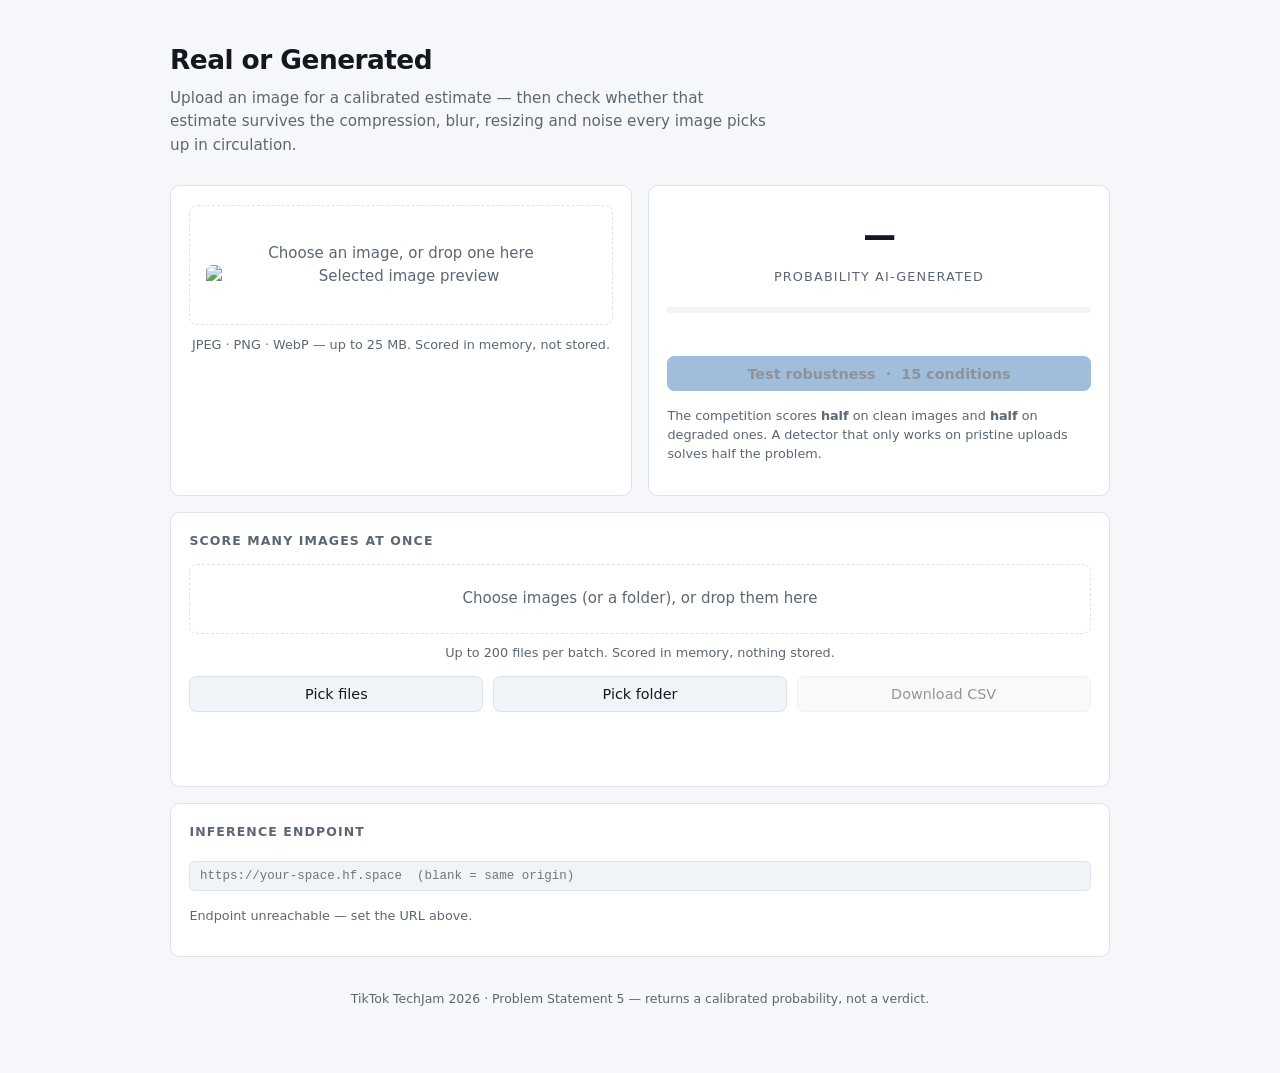
==== webapp/index.html @ 54f47d5f "webapp: batch endpoint + UI for scoring many images at once POST /predict/batch — many images (or a " ====
<!doctype html>
<html lang="en">
<head>
<meta charset="utf-8">
<meta name="viewport" content="width=device-width, initial-scale=1">
<title>Real or Generated</title>
<style>
  :root {
    --bg: #0F1216;
    --panel: #171C22;
    --panel-2: #1E242C;
    --line: #2A323C;
    --ink: #E6EAEF;
    --ink-dim: #97A1AD;
    --real-ok: #35B37E;
    --ai: #E06A55;
    --accent: #5B9BD5;
    --mono: ui-monospace, "SF Mono", "IBM Plex Mono", Menlo, monospace;
  }
  @media (prefers-color-scheme: light) {
    :root {
      --bg: #F5F7FA; --panel: #FFFFFF; --panel-2: #F0F3F7; --line: #DDE3EA;
      --ink: #131820; --ink-dim: #5C6773; --accent: #2E6FB0;
    }
  }
  * { box-sizing: border-box; }
  body {
    margin: 0; background: var(--bg); color: var(--ink);
    font: 15px/1.55 system-ui, -apple-system, "Segoe UI", sans-serif;
    padding: 2.5rem 1.25rem 4rem;
  }
  .wrap { max-width: 940px; margin: 0 auto; }

  header { margin-bottom: 1.75rem; }
  h1 { font-size: 1.65rem; font-weight: 600; margin: 0 0 .35rem; letter-spacing: -.02em; }
  .sub { color: var(--ink-dim); margin: 0; font-size: .95rem; max-width: 62ch; }

  .grid { display: grid; grid-template-columns: 1fr 1fr; gap: 1rem; }
  @media (max-width: 780px) { .grid { grid-template-columns: 1fr; } }

  .panel {
    background: var(--panel); border: 1px solid var(--line);
    border-radius: 10px; padding: 1.15rem;
  }

  #drop {
    border: 1.5px dashed var(--line); border-radius: 8px; padding: 2.25rem 1rem;
    text-align: center; cursor: pointer; color: var(--ink-dim);
    transition: border-color .15s, background .15s;
  }
  #drop:hover, #drop.over { border-color: var(--accent); background: var(--panel-2); }
  #bdrop {
    border: 1.5px dashed var(--line); border-radius: 8px; padding: 1.4rem 1rem;
    text-align: center; cursor: pointer; color: var(--ink-dim);
    transition: border-color .15s, background .15s;
  }
  #bdrop:hover, #bdrop.over { border-color: var(--accent); background: var(--panel-2); }
  #bdrop:focus-visible { outline: 2px solid var(--accent); outline-offset: 2px; }
  #btable td.v { text-align: right; font-weight: 600; width: 6rem; }
  #btable td.v.ai { color: var(--ai); } #btable td.v.real { color: var(--real-ok); }
  #btable td.f { max-width: 320px; overflow: hidden; text-overflow: ellipsis; white-space: nowrap; }
  #drop.has { padding: .75rem; border-style: solid; }
  #drop:focus-visible { outline: 2px solid var(--accent); outline-offset: 2px; }
  #preview { max-width: 100%; max-height: 260px; border-radius: 6px; display: block; margin: 0 auto; }
  .hint { font-size: .8rem; color: var(--ink-dim); margin-top: .6rem; text-align: center; }

  .verdict { text-align: center; padding: .5rem 0 .25rem; }
  .p { font: 600 3rem/1 var(--mono); letter-spacing: -.03em; }
  .p.real { color: var(--real-ok); }
  .p.ai { color: var(--ai); }
  .label { font-size: .8rem; letter-spacing: .09em; text-transform: uppercase; color: var(--ink-dim); margin-top: .4rem; }
  .meta { font: .78rem/1.5 var(--mono); color: var(--ink-dim); text-align: center; margin-top: .75rem; min-height: 1.2em; }

  .bar { height: 6px; border-radius: 3px; background: var(--panel-2); overflow: hidden; margin: 1rem 0 .35rem; }
  .bar > i { display: block; height: 100%; width: 0; background: var(--accent); transition: width .3s; }

  button {
    font: 500 .9rem system-ui, sans-serif; color: var(--ink);
    background: var(--panel-2); border: 1px solid var(--line);
    border-radius: 7px; padding: .55rem 1rem; cursor: pointer; width: 100%;
  }
  button:hover:not(:disabled) { border-color: var(--accent); }
  button:disabled { opacity: .45; cursor: default; }
  button.primary { background: var(--accent); border-color: var(--accent); color: #08121C; font-weight: 600; }
  button:focus-visible { outline: 2px solid var(--accent); outline-offset: 2px; }

  h2 { font-size: .78rem; letter-spacing: .09em; text-transform: uppercase;
       color: var(--ink-dim); margin: 0 0 .85rem; font-weight: 600; }

  table { width: 100%; border-collapse: collapse; font-size: .82rem; }
  th { text-align: left; font-weight: 600; color: var(--ink-dim); font-size: .7rem;
       letter-spacing: .07em; text-transform: uppercase; padding-bottom: .5rem; }
  td { padding: .28rem 0; border-top: 1px solid var(--line); }
  td.n { font-family: var(--mono); text-align: right; width: 4.5rem; font-variant-numeric: tabular-nums; }
  td.g { width: 45%; padding-left: .75rem; padding-right: .75rem; }
  .mini { height: 5px; border-radius: 3px; background: var(--panel-2); overflow: hidden; }
  .mini > i { display: block; height: 100%; }

  .err { color: var(--ai); font-size: .85rem; margin-top: .6rem; min-height: 1.2em; }
  .note { font-size: .8rem; color: var(--ink-dim); margin-top: .9rem; line-height: 1.5; }
  .cfg { margin-top: 1rem; }
  .cfg input {
    width: 100%; font: .78rem var(--mono); color: var(--ink); background: var(--panel-2);
    border: 1px solid var(--line); border-radius: 6px; padding: .45rem .6rem; margin-top: .35rem;
  }
  footer { margin-top: 2rem; font-size: .78rem; color: var(--ink-dim); text-align: center; }
  .spin { display: inline-block; width: .8em; height: .8em; border: 2px solid var(--line);
          border-top-color: var(--accent); border-radius: 50%; animation: r .7s linear infinite; }
  @keyframes r { to { transform: rotate(360deg); } }
  @media (prefers-reduced-motion: reduce) { .spin { animation: none; } * { transition: none !important; } }
</style>
</head>
<body>
<div class="wrap">

<header>
  <h1>Real or Generated</h1>
  <p class="sub">Upload an image for a calibrated estimate &mdash; then check whether that estimate survives the compression, blur, resizing and noise every image picks up in circulation.</p>
</header>

<div class="grid">
  <div class="panel">
    <div id="drop" tabindex="0" role="button" aria-label="Choose an image to analyse">
      <div id="dropText">Choose an image, or drop one here</div>
      <img id="preview" alt="Selected image preview" hidden>
    </div>
    <div class="hint">JPEG &middot; PNG &middot; WebP &mdash; up to 25 MB. Scored in memory, not stored.</div>
    <input id="file" type="file" accept="image/*" hidden>
    <div class="err" id="err" role="alert"></div>
  </div>

  <div class="panel">
    <div class="verdict">
      <div class="p" id="prob">&mdash;</div>
      <div class="label">probability AI-generated</div>
    </div>
    <div class="bar"><i id="bar"></i></div>
    <div class="meta" id="meta"></div>
    <div style="margin-top:1rem">
      <button id="robustBtn" class="primary" disabled>Test robustness &nbsp;&middot;&nbsp; 15 conditions</button>
    </div>
    <p class="note">The competition scores <strong>half</strong> on clean images and <strong>half</strong> on degraded ones. A detector that only works on pristine uploads solves half the problem.</p>
  </div>
</div>

<div class="panel" id="robustPanel" style="margin-top:1rem" hidden>
  <h2>Confidence under the evaluation grid</h2>
  <table>
    <thead><tr><th>Condition</th><th class="g"></th><th style="text-align:right">P(AI)</th></tr></thead>
    <tbody id="robustRows"></tbody>
  </table>
  <p class="note" id="spreadNote"></p>
</div>

<div class="panel" style="margin-top:1rem">
  <h2>Score many images at once</h2>
  <div id="bdrop" tabindex="0" role="button" aria-label="Choose images to score">
    Choose images (or a folder), or drop them here
  </div>
  <div class="hint">Up to 200 files per batch. Scored in memory, nothing stored.</div>
  <input id="bfile" type="file" accept="image/*" multiple hidden>
  <input id="bdir"  type="file" webkitdirectory hidden>
  <div style="display:flex; gap:.6rem; margin-top:.8rem">
    <button id="bpick">Pick files</button>
    <button id="bpickdir">Pick folder</button>
    <button id="bcsv" disabled>Download CSV</button>
  </div>
  <p class="meta" id="bsummary" style="text-align:left"></p>
  <div class="err" id="berr" role="alert"></div>
  <table id="btable" hidden>
    <thead><tr><th>File</th><th class="g"></th><th style="text-align:right">P(AI)</th><th style="text-align:right">Verdict</th></tr></thead>
    <tbody id="brows"></tbody>
  </table>
</div>

<div class="panel cfg">
  <h2>Inference endpoint</h2>
  <input id="api" placeholder="https://your-space.hf.space  (blank = same origin)" aria-label="Inference endpoint URL">
  <p class="note" id="health"></p>
</div>

<footer>TikTok TechJam 2026 &middot; Problem Statement 5 &mdash; returns a calibrated probability, not a verdict.</footer>
</div>

<script>
const $ = (id) => document.getElementById(id);
const drop = $("drop"), fileInput = $("file"), api = $("api");
let currentFile = null;

try { api.value = localStorage.getItem("apiBase") || ""; } catch (e) { /* private mode */ }
api.addEventListener("change", () => {
  try { localStorage.setItem("apiBase", api.value.trim()); } catch (e) {}
  checkHealth();
});

const base = () => api.value.trim().replace(/\/$/, "");
const setError = (msg) => { $("err").textContent = msg || ""; };

async function checkHealth() {
  try {
    const r = await fetch(base() + "/health");
    const d = await r.json();
    $("health").textContent = d.ok
      ? `${d.model_type} · ${(d.parameters / 1e6).toFixed(1)}M params · ${d.device} · threshold ${d.threshold}`
      : d.error;
  } catch { $("health").textContent = "Endpoint unreachable — set the URL above."; }
}

drop.addEventListener("click", () => fileInput.click());
drop.addEventListener("keydown", (e) => {
  if (e.key === "Enter" || e.key === " ") { e.preventDefault(); fileInput.click(); }
});
drop.addEventListener("dragover", (e) => { e.preventDefault(); drop.classList.add("over"); });
drop.addEventListener("dragleave", () => drop.classList.remove("over"));
drop.addEventListener("drop", (e) => {
  e.preventDefault(); drop.classList.remove("over");
  if (e.dataTransfer.files[0]) handle(e.dataTransfer.files[0]);
});
fileInput.addEventListener("change", () => { if (fileInput.files[0]) handle(fileInput.files[0]); });

function handle(file) {
  if (!file.type.startsWith("image/")) return setError("That file is not an image.");
  currentFile = file;
  setError("");
  $("preview").src = URL.createObjectURL(file);
  $("preview").hidden = false;
  $("dropText").hidden = true;
  drop.classList.add("has");
  $("robustPanel").hidden = true;
  predict();
}

function render(p) {
  const pct = (p * 100).toFixed(1);
  const el = $("prob");
  el.textContent = pct + "%";
  el.className = "p " + (p >= 0.5 ? "ai" : "real");
  $("bar").style.width = pct + "%";
  $("bar").style.background = p >= 0.5 ? "var(--ai)" : "var(--real-ok)";
}

async function predict() {
  $("prob").innerHTML = '<span class="spin"></span>';
  $("meta").textContent = "";
  $("robustBtn").disabled = true;
  const body = new FormData();
  body.append("file", currentFile);
  try {
    const r = await fetch(base() + "/predict", { method: "POST", body });
    if (!r.ok) throw new Error(((await r.json().catch(() => ({}))).detail) || r.statusText);
    const d = await r.json();
    render(d.p_ai);
    $("meta").textContent = `${d.width}×${d.height} · decision threshold ${d.threshold}`;
    $("robustBtn").disabled = false;
  } catch (e) {
    $("prob").textContent = "—";
    setError(String(e.message || e));
  }
}

$("robustBtn").addEventListener("click", async () => {
  const btn = $("robustBtn");
  btn.disabled = true;
  btn.innerHTML = '<span class="spin"></span> scoring 15 conditions…';
  const body = new FormData();
  body.append("file", currentFile);
  try {
    const r = await fetch(base() + "/predict/robust", { method: "POST", body });
    if (!r.ok) throw new Error(((await r.json().catch(() => ({}))).detail) || r.statusText);
    const d = await r.json();
    $("robustRows").innerHTML = d.conditions.map((c) => {
      const pct = (c.p_ai * 100).toFixed(1);
      const col = c.p_ai >= 0.5 ? "var(--ai)" : "var(--real-ok)";
      return `<tr><td>${c.condition}</td>
        <td class="g"><div class="mini"><i style="width:${pct}%;background:${col}"></i></div></td>
        <td class="n">${pct}%</td></tr>`;
    }).join("");
    $("spreadNote").textContent =
      `Spread across the 14 degraded conditions: ${(d.spread * 100).toFixed(1)} percentage points. `
      + `Smaller is better — it means the verdict does not depend on how the image was compressed or resized on its way here.`;
    $("robustPanel").hidden = false;
  } catch (e) {
    setError(String(e.message || e));
  }
  btn.disabled = false;
  btn.textContent = "Test robustness · 15 conditions";
});

// ---- batch ----
const bdrop = $("bdrop"), bfile = $("bfile"), bdir = $("bdir");
let batchRows = [];

$("bpick").addEventListener("click", () => bfile.click());
$("bpickdir").addEventListener("click", () => bdir.click());
bdrop.addEventListener("click", () => bfile.click());
bdrop.addEventListener("keydown", (e) => { if (e.key === "Enter" || e.key === " ") { e.preventDefault(); bfile.click(); } });
bdrop.addEventListener("dragover", (e) => { e.preventDefault(); bdrop.classList.add("over"); });
bdrop.addEventListener("dragleave", () => bdrop.classList.remove("over"));
bdrop.addEventListener("drop", (e) => { e.preventDefault(); bdrop.classList.remove("over"); runBatch(e.dataTransfer.files); });
bfile.addEventListener("change", () => runBatch(bfile.files));
bdir.addEventListener("change", () => runBatch(bdir.files));

async function runBatch(fileList) {
  const files = [...fileList].filter((f) => f.type.startsWith("image/"));
  $("berr").textContent = "";
  if (!files.length) { $("berr").textContent = "No image files selected."; return; }
  if (files.length > 200) { $("berr").textContent = `Too many (${files.length}). Cap is 200 per batch.`; return; }
  $("bsummary").innerHTML = `<span class="spin"></span> scoring ${files.length} image${files.length > 1 ? "s" : ""}…`;
  $("btable").hidden = true; $("bcsv").disabled = true;
  const body = new FormData();
  files.forEach((f) => body.append("files", f, f.name));
  try {
    const r = await fetch(base() + "/predict/batch", { method: "POST", body });
    if (!r.ok) throw new Error(((await r.json().catch(() => ({}))).detail) || r.statusText);
    const d = await r.json();
    batchRows = d.results;
    $("brows").innerHTML = d.results.map((x) => {
      const pct = (x.p_ai * 100).toFixed(1);
      const ai = x.p_ai >= d.threshold;
      const col = ai ? "var(--ai)" : "var(--real-ok)";
      return `<tr><td class="f" title="${x.filename}">${x.filename}</td>
        <td class="g"><div class="mini"><i style="width:${pct}%;background:${col}"></i></div></td>
        <td class="n">${pct}%</td>
        <td class="v ${ai ? "ai" : "real"}">${ai ? "AI" : "real"}</td></tr>`;
    }).join("");
    $("btable").hidden = false;
    $("bsummary").textContent =
      `${d.count} scored · ${d.n_ai} AI-generated, ${d.n_authentic} authentic · threshold ${d.threshold}`
      + (d.errors.length ? ` · ${d.errors.length} unreadable` : "");
    $("bcsv").disabled = false;
  } catch (e) {
    $("bsummary").textContent = "";
    $("berr").textContent = String(e.message || e);
  }
}

$("bcsv").addEventListener("click", () => {
  const csv = "filename,probability_ai,verdict,width,height\n"
    + batchRows.map((x) => `${JSON.stringify(x.filename)},${x.p_ai.toFixed(6)},${x.verdict},${x.width},${x.height}`).join("\n");
  const a = document.createElement("a");
  a.href = URL.createObjectURL(new Blob([csv], { type: "text/csv" }));
  a.download = "predictions.csv"; a.click();
});

checkHealth();
</script>
</body>
</html>
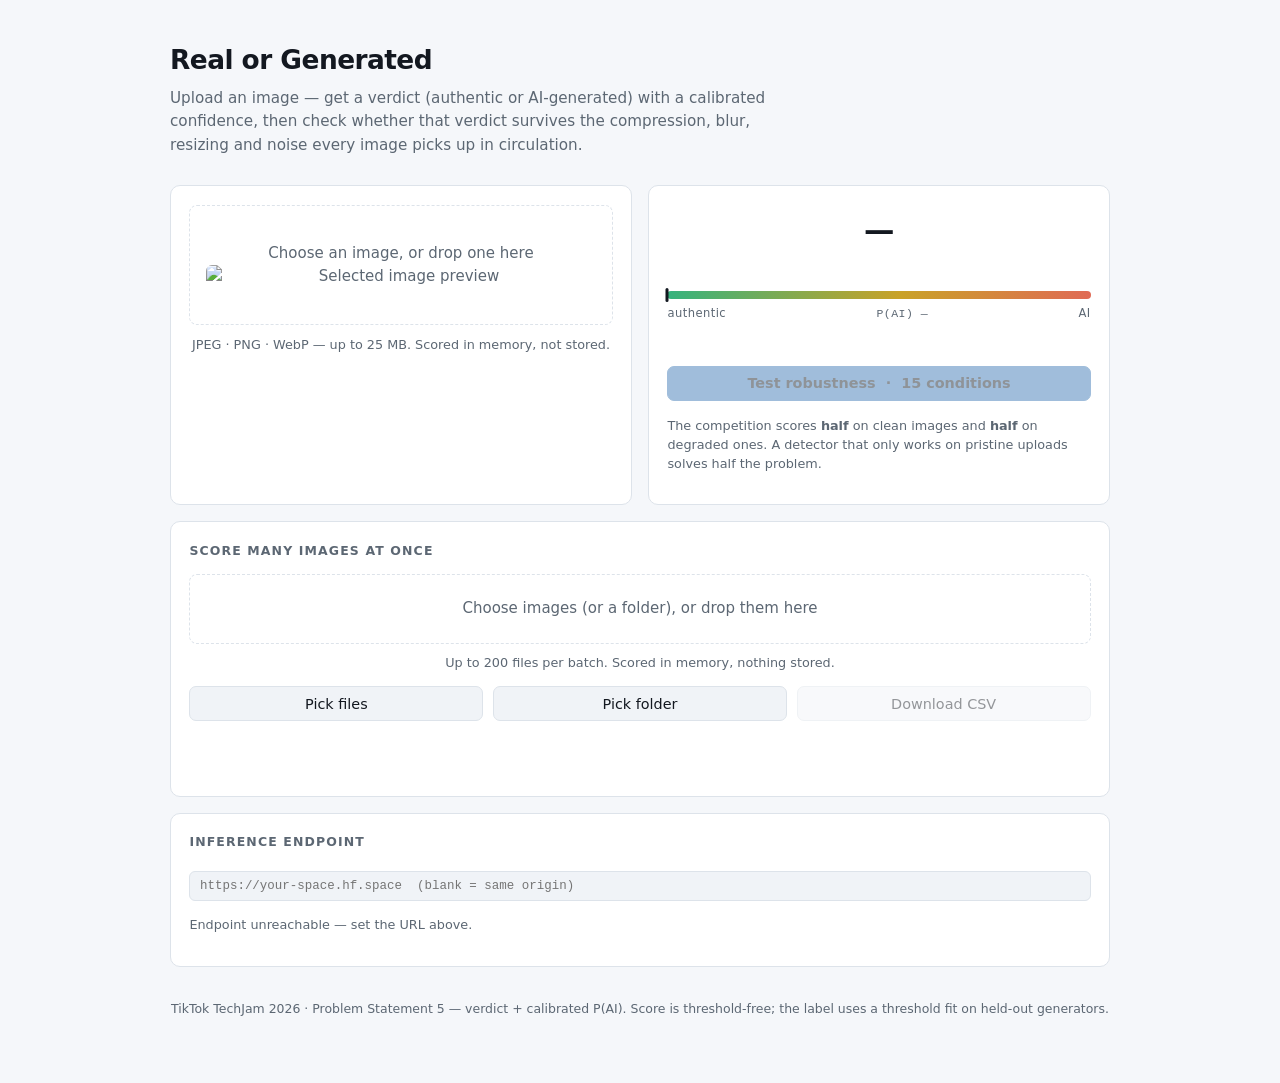
==== commit 132d9478: "webapp: show a verdict (Authentic / AI-generated) + confidence band, not just P(AI) - big verdict he" ====
--- a/webapp/index.html
+++ b/webapp/index.html
@@ -65,14 +65,22 @@
   .hint { font-size: .8rem; color: var(--ink-dim); margin-top: .6rem; text-align: center; }
 
   .verdict { text-align: center; padding: .5rem 0 .25rem; }
-  .p { font: 600 3rem/1 var(--mono); letter-spacing: -.03em; }
-  .p.real { color: var(--real-ok); }
-  .p.ai { color: var(--ai); }
-  .label { font-size: .8rem; letter-spacing: .09em; text-transform: uppercase; color: var(--ink-dim); margin-top: .4rem; }
+  .call { font: 700 1.9rem/1.1 system-ui, sans-serif; letter-spacing: -.02em; }
+  .call.real { color: var(--real-ok); }
+  .call.ai { color: var(--ai); }
+  .conf { font-size: .85rem; color: var(--ink-dim); margin-top: .45rem; min-height: 1.2em; }
   .meta { font: .78rem/1.5 var(--mono); color: var(--ink-dim); text-align: center; margin-top: .75rem; min-height: 1.2em; }
 
-  .bar { height: 6px; border-radius: 3px; background: var(--panel-2); overflow: hidden; margin: 1rem 0 .35rem; }
-  .bar > i { display: block; height: 100%; width: 0; background: var(--accent); transition: width .3s; }
+  .bar { position: relative; height: 8px; border-radius: 4px; overflow: visible;
+         margin: 1.1rem 0 .35rem;
+         background: linear-gradient(90deg, var(--real-ok), #C9A227 55%, var(--ai)); }
+  .bar > i { position: absolute; top: -3px; width: 3px; height: 14px; border-radius: 2px;
+             background: var(--ink); transform: translateX(-50%); left: 0; transition: left .3s; }
+  .bar .thr { position: absolute; top: -6px; bottom: -6px; width: 0;
+              border-left: 1.5px dashed var(--ink-dim); }
+  .scale { display: flex; justify-content: space-between; font-size: .72rem; color: var(--ink-dim);
+           letter-spacing: .04em; }
+  .scale #probTxt { font-family: var(--mono); }
 
   button {
     font: 500 .9rem system-ui, sans-serif; color: var(--ink);
@@ -115,7 +123,7 @@
 
 <header>
   <h1>Real or Generated</h1>
-  <p class="sub">Upload an image for a calibrated estimate &mdash; then check whether that estimate survives the compression, blur, resizing and noise every image picks up in circulation.</p>
+  <p class="sub">Upload an image &mdash; get a verdict (authentic or AI-generated) with a calibrated confidence, then check whether that verdict survives the compression, blur, resizing and noise every image picks up in circulation.</p>
 </header>
 
 <div class="grid">
@@ -131,10 +139,11 @@
 
   <div class="panel">
     <div class="verdict">
-      <div class="p" id="prob">&mdash;</div>
-      <div class="label">probability AI-generated</div>
+      <div class="call" id="call">&mdash;</div>
+      <div class="conf" id="conf"></div>
     </div>
-    <div class="bar"><i id="bar"></i></div>
+    <div class="bar" id="barWrap"><i id="bar"></i><span class="thr" id="thrMark" hidden></span></div>
+    <div class="scale"><span>authentic</span><span id="probTxt">P(AI) &mdash;</span><span>AI</span></div>
     <div class="meta" id="meta"></div>
     <div style="margin-top:1rem">
       <button id="robustBtn" class="primary" disabled>Test robustness &nbsp;&middot;&nbsp; 15 conditions</button>
@@ -144,9 +153,9 @@
 </div>
 
 <div class="panel" id="robustPanel" style="margin-top:1rem" hidden>
-  <h2>Confidence under the evaluation grid</h2>
+  <h2>Verdict under the evaluation grid</h2>
   <table>
-    <thead><tr><th>Condition</th><th class="g"></th><th style="text-align:right">P(AI)</th></tr></thead>
+    <thead><tr><th>Condition</th><th class="g"></th><th style="text-align:right">P(AI)</th><th style="text-align:right">call</th></tr></thead>
     <tbody id="robustRows"></tbody>
   </table>
   <p class="note" id="spreadNote"></p>
@@ -179,7 +188,7 @@
   <p class="note" id="health"></p>
 </div>
 
-<footer>TikTok TechJam 2026 &middot; Problem Statement 5 &mdash; returns a calibrated probability, not a verdict.</footer>
+<footer>TikTok TechJam 2026 &middot; Problem Statement 5 &mdash; verdict + calibrated P(AI). Score is threshold-free; the label uses a threshold fit on held-out generators.</footer>
 </div>
 
 <script>
@@ -230,17 +239,31 @@
   predict();
 }
 
-function render(p) {
-  const pct = (p * 100).toFixed(1);
-  const el = $("prob");
-  el.textContent = pct + "%";
-  el.className = "p " + (p >= 0.5 ? "ai" : "real");
-  $("bar").style.width = pct + "%";
-  $("bar").style.background = p >= 0.5 ? "var(--ai)" : "var(--real-ok)";
+function render(d) {
+  const p = d.p_ai, thr = d.threshold;
+  const isAI = p >= thr;
+  // "confidence" = how decisive the call is relative to the threshold:
+  // 0 right at the boundary, 1 at a fully certain 0 or 1.
+  const margin = isAI ? (p - thr) / (1 - thr) : (thr - p) / thr;
+  const band = margin < 0.2 ? "borderline" : margin < 0.55 ? "moderate confidence" : "high confidence";
+
+  const call = $("call");
+  call.textContent = isAI ? "AI-generated" : "Authentic";
+  call.className = "call " + (isAI ? "ai" : "real");
+
+  $("conf").textContent =
+    `${band} · P(AI) ${(p * 100).toFixed(1)}% , P(authentic) ${((1 - p) * 100).toFixed(1)}%`;
+
+  $("bar").style.left = (p * 100) + "%";
+  const tm = $("thrMark");
+  tm.style.left = (thr * 100) + "%";
+  tm.hidden = false;
+  $("probTxt").textContent = `P(AI) ${(p * 100).toFixed(1)}%`;
 }
 
 async function predict() {
-  $("prob").innerHTML = '<span class="spin"></span>';
+  $("call").textContent = ""; $("call").className = "call";
+  $("conf").innerHTML = '<span class="spin"></span>';
   $("meta").textContent = "";
   $("robustBtn").disabled = true;
   const body = new FormData();
@@ -249,11 +272,12 @@
     const r = await fetch(base() + "/predict", { method: "POST", body });
     if (!r.ok) throw new Error(((await r.json().catch(() => ({}))).detail) || r.statusText);
     const d = await r.json();
-    render(d.p_ai);
-    $("meta").textContent = `${d.width}×${d.height} · decision threshold ${d.threshold}`;
+    render(d);
+    $("meta").textContent = `${d.width}×${d.height} · flagged AI when P(AI) ≥ ${d.threshold} (calibrated on held-out generators)`;
     $("robustBtn").disabled = false;
   } catch (e) {
-    $("prob").textContent = "—";
+    $("conf").textContent = "";
+    $("call").textContent = "—"; $("call").className = "call";
     setError(String(e.message || e));
   }
 }
@@ -270,10 +294,12 @@
     const d = await r.json();
     $("robustRows").innerHTML = d.conditions.map((c) => {
       const pct = (c.p_ai * 100).toFixed(1);
-      const col = c.p_ai >= 0.5 ? "var(--ai)" : "var(--real-ok)";
+      const col = c.p_ai >= d.threshold ? "var(--ai)" : "var(--real-ok)";
+      const v = c.p_ai >= d.threshold ? "AI" : "real";
       return `<tr><td>${c.condition}</td>
         <td class="g"><div class="mini"><i style="width:${pct}%;background:${col}"></i></div></td>
-        <td class="n">${pct}%</td></tr>`;
+        <td class="n">${pct}%</td>
+        <td class="n" style="color:${col};width:3rem">${v}</td></tr>`;
     }).join("");
     $("spreadNote").textContent =
       `Spread across the 14 degraded conditions: ${(d.spread * 100).toFixed(1)} percentage points. `
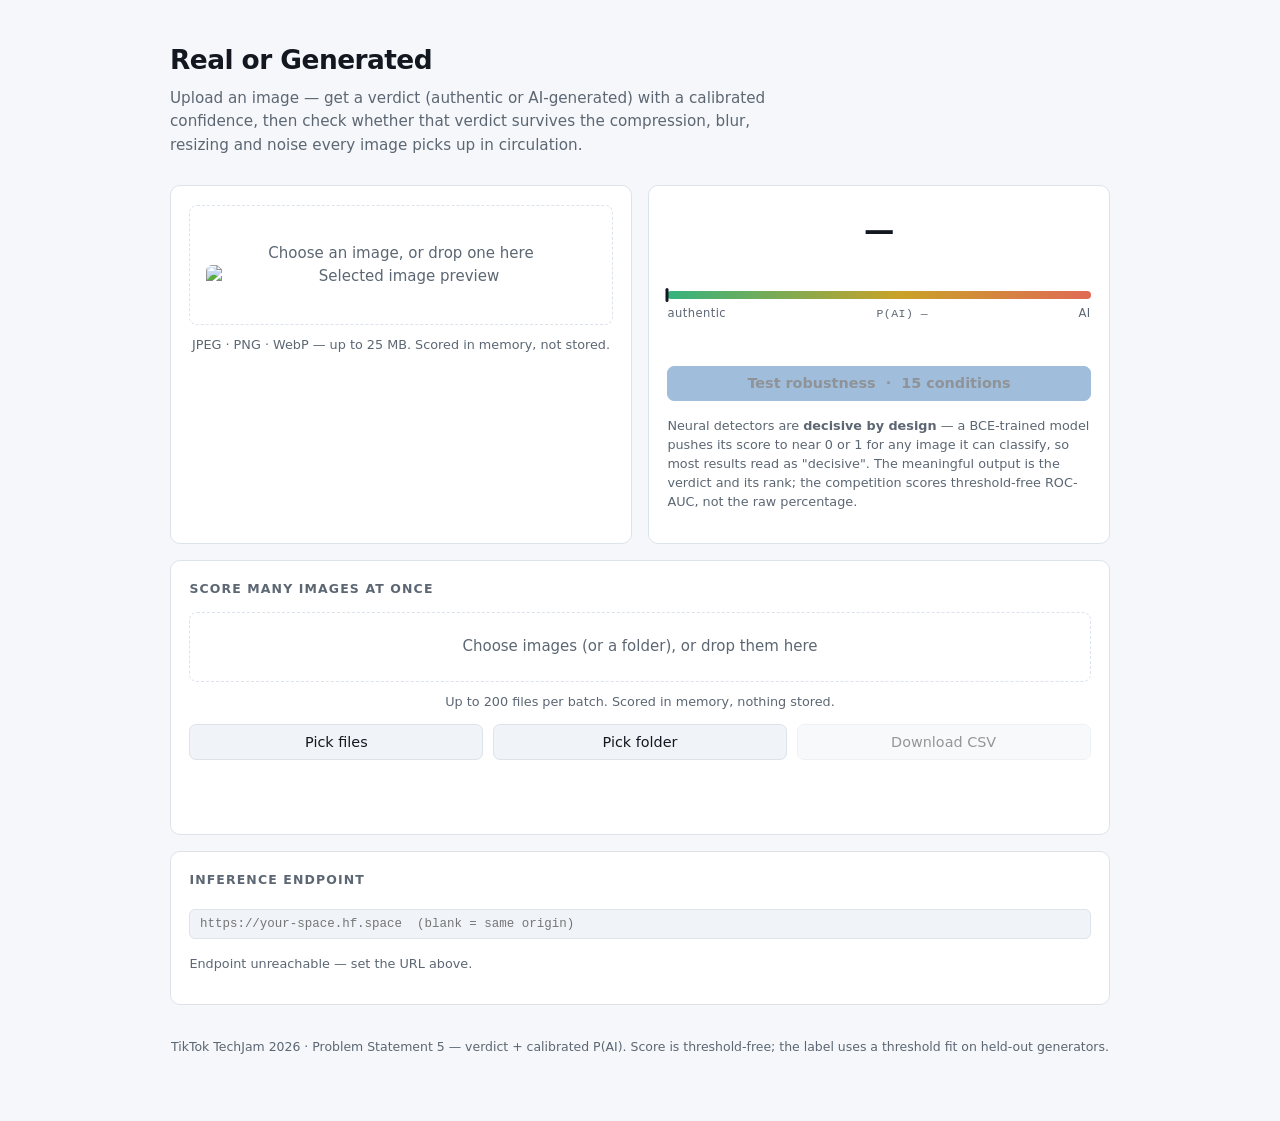
==== commit f13cd4cd: "webapp: honest confidence — qualitative band + temperature scaling, not a fake percentage The detect" ====
--- a/webapp/index.html
+++ b/webapp/index.html
@@ -148,7 +148,7 @@
     <div style="margin-top:1rem">
       <button id="robustBtn" class="primary" disabled>Test robustness &nbsp;&middot;&nbsp; 15 conditions</button>
     </div>
-    <p class="note">The competition scores <strong>half</strong> on clean images and <strong>half</strong> on degraded ones. A detector that only works on pristine uploads solves half the problem.</p>
+    <p class="note">Neural detectors are <strong>decisive by design</strong> — a BCE-trained model pushes its score to near 0 or 1 for any image it can classify, so most results read as "decisive". The meaningful output is the verdict and its rank; the competition scores threshold-free ROC-AUC, not the raw percentage.</p>
   </div>
 </div>
 
@@ -241,18 +241,22 @@
 
 function render(d) {
   const p = d.p_ai, thr = d.threshold;
-  const isAI = p >= thr;
-  // "confidence" = how decisive the call is relative to the threshold:
-  // 0 right at the boundary, 1 at a fully certain 0 or 1.
-  const margin = isAI ? (p - thr) / (1 - thr) : (thr - p) / thr;
-  const band = margin < 0.2 ? "borderline" : margin < 0.55 ? "moderate confidence" : "high confidence";
+  const isAI = d.verdict === "AI-generated";
 
   const call = $("call");
   call.textContent = isAI ? "AI-generated" : "Authentic";
   call.className = "call " + (isAI ? "ai" : "real");
 
-  $("conf").textContent =
-    `${band} · P(AI) ${(p * 100).toFixed(1)}% , P(authentic) ${((1 - p) * 100).toFixed(1)}%`;
+  // The detector is decisive by design (BCE-trained logits are large), so the
+  // raw probability is near 0 or 1 for clear images. Report the qualitative
+  // band the server computed from the logit magnitude, and only surface a
+  // precise percentage when the call is actually close.
+  const word = { decisive: "Decisive", clear: "Clear", borderline: "Borderline" }[d.confidence] || "";
+  let line;
+  if (d.confidence === "decisive")   line = `${word} — the model finds this clearly ${isAI ? "AI-generated" : "authentic"}.`;
+  else if (d.confidence === "clear") line = `${word} — ${isAI ? "AI-generated" : "authentic"}, P(AI) ${(p * 100).toFixed(0)}%.`;
+  else                               line = `${word} — P(AI) ${(p * 100).toFixed(0)}%, close to the ${(thr * 100).toFixed(0)}% decision line.`;
+  $("conf").textContent = line;
 
   $("bar").style.left = (p * 100) + "%";
   const tm = $("thrMark");
@@ -273,7 +277,7 @@
     if (!r.ok) throw new Error(((await r.json().catch(() => ({}))).detail) || r.statusText);
     const d = await r.json();
     render(d);
-    $("meta").textContent = `${d.width}×${d.height} · flagged AI when P(AI) ≥ ${d.threshold} (calibrated on held-out generators)`;
+    $("meta").textContent = `${d.width}×${d.height} · logit ${d.logit.toFixed(1)} · flagged AI when P(AI) ≥ ${d.threshold}`;
     $("robustBtn").disabled = false;
   } catch (e) {
     $("conf").textContent = "";
@@ -342,7 +346,7 @@
     batchRows = d.results;
     $("brows").innerHTML = d.results.map((x) => {
       const pct = (x.p_ai * 100).toFixed(1);
-      const ai = x.p_ai >= d.threshold;
+      const ai = x.verdict === "AI-generated";
       const col = ai ? "var(--ai)" : "var(--real-ok)";
       return `<tr><td class="f" title="${x.filename}">${x.filename}</td>
         <td class="g"><div class="mini"><i style="width:${pct}%;background:${col}"></i></div></td>
@@ -351,7 +355,7 @@
     }).join("");
     $("btable").hidden = false;
     $("bsummary").textContent =
-      `${d.count} scored · ${d.n_ai} AI-generated, ${d.n_authentic} authentic · threshold ${d.threshold}`
+      `${d.count} scored · ${d.n_ai} AI-generated, ${d.n_authentic} authentic`
       + (d.errors.length ? ` · ${d.errors.length} unreadable` : "");
     $("bcsv").disabled = false;
   } catch (e) {
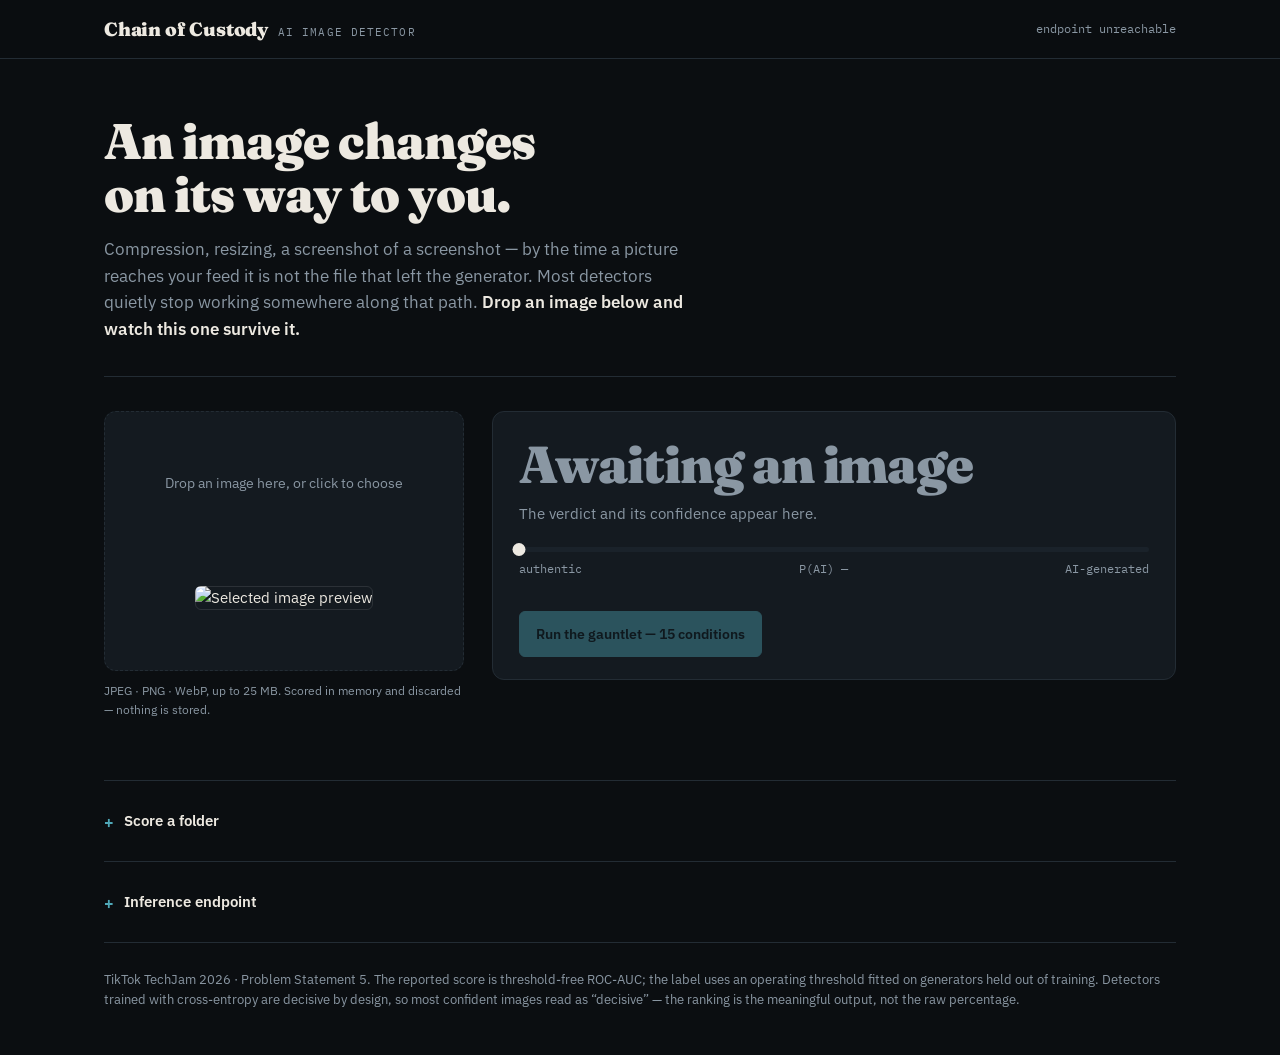
==== commit ca34d70b: "Rebuild the demo around the evidence it was already throwing away The page was a tool, not an argume" ====
--- a/webapp/index.html
+++ b/webapp/index.html
@@ -3,192 +3,263 @@
 <head>
 <meta charset="utf-8">
 <meta name="viewport" content="width=device-width, initial-scale=1">
-<title>Real or Generated</title>
+<title>Chain of Custody — AI image detector</title>
+<link rel="preconnect" href="https://fonts.googleapis.com">
+<link rel="preconnect" href="https://fonts.gstatic.com" crossorigin>
+<link rel="stylesheet" href="https://fonts.googleapis.com/css2?family=Fraunces:opsz,wght@9..144,600;9..144,900&family=IBM+Plex+Sans:wght@400;500;600&family=IBM+Plex+Mono:wght@400;500&display=swap">
 <style>
-  :root {
-    --bg: #0F1216;
-    --panel: #171C22;
-    --panel-2: #1E242C;
-    --line: #2A323C;
-    --ink: #E6EAEF;
-    --ink-dim: #97A1AD;
-    --real-ok: #35B37E;
-    --ai: #E06A55;
-    --accent: #5B9BD5;
-    --mono: ui-monospace, "SF Mono", "IBM Plex Mono", Menlo, monospace;
-  }
-  @media (prefers-color-scheme: light) {
-    :root {
-      --bg: #F5F7FA; --panel: #FFFFFF; --panel-2: #F0F3F7; --line: #DDE3EA;
-      --ink: #131820; --ink-dim: #5C6773; --accent: #2E6FB0;
-    }
-  }
-  * { box-sizing: border-box; }
-  body {
-    margin: 0; background: var(--bg); color: var(--ink);
-    font: 15px/1.55 system-ui, -apple-system, "Segoe UI", sans-serif;
-    padding: 2.5rem 1.25rem 4rem;
-  }
-  .wrap { max-width: 940px; margin: 0 auto; }
-
-  header { margin-bottom: 1.75rem; }
-  h1 { font-size: 1.65rem; font-weight: 600; margin: 0 0 .35rem; letter-spacing: -.02em; }
-  .sub { color: var(--ink-dim); margin: 0; font-size: .95rem; max-width: 62ch; }
-
-  .grid { display: grid; grid-template-columns: 1fr 1fr; gap: 1rem; }
-  @media (max-width: 780px) { .grid { grid-template-columns: 1fr; } }
-
-  .panel {
-    background: var(--panel); border: 1px solid var(--line);
-    border-radius: 10px; padding: 1.15rem;
-  }
-
-  #drop {
-    border: 1.5px dashed var(--line); border-radius: 8px; padding: 2.25rem 1rem;
-    text-align: center; cursor: pointer; color: var(--ink-dim);
-    transition: border-color .15s, background .15s;
-  }
-  #drop:hover, #drop.over { border-color: var(--accent); background: var(--panel-2); }
-  #bdrop {
-    border: 1.5px dashed var(--line); border-radius: 8px; padding: 1.4rem 1rem;
-    text-align: center; cursor: pointer; color: var(--ink-dim);
-    transition: border-color .15s, background .15s;
-  }
-  #bdrop:hover, #bdrop.over { border-color: var(--accent); background: var(--panel-2); }
-  #bdrop:focus-visible { outline: 2px solid var(--accent); outline-offset: 2px; }
-  #btable td.v { text-align: right; font-weight: 600; width: 6rem; }
-  #btable td.v.ai { color: var(--ai); } #btable td.v.real { color: var(--real-ok); }
-  #btable td.f { max-width: 320px; overflow: hidden; text-overflow: ellipsis; white-space: nowrap; }
-  #drop.has { padding: .75rem; border-style: solid; }
-  #drop:focus-visible { outline: 2px solid var(--accent); outline-offset: 2px; }
-  #preview { max-width: 100%; max-height: 260px; border-radius: 6px; display: block; margin: 0 auto; }
-  .hint { font-size: .8rem; color: var(--ink-dim); margin-top: .6rem; text-align: center; }
-
-  .verdict { text-align: center; padding: .5rem 0 .25rem; }
-  .call { font: 700 1.9rem/1.1 system-ui, sans-serif; letter-spacing: -.02em; }
-  .call.real { color: var(--real-ok); }
-  .call.ai { color: var(--ai); }
-  .conf { font-size: .85rem; color: var(--ink-dim); margin-top: .45rem; min-height: 1.2em; }
-  .meta { font: .78rem/1.5 var(--mono); color: var(--ink-dim); text-align: center; margin-top: .75rem; min-height: 1.2em; }
-
-  .bar { position: relative; height: 8px; border-radius: 4px; overflow: visible;
-         margin: 1.1rem 0 .35rem;
-         background: linear-gradient(90deg, var(--real-ok), #C9A227 55%, var(--ai)); }
-  .bar > i { position: absolute; top: -3px; width: 3px; height: 14px; border-radius: 2px;
-             background: var(--ink); transform: translateX(-50%); left: 0; transition: left .3s; }
-  .bar .thr { position: absolute; top: -6px; bottom: -6px; width: 0;
-              border-left: 1.5px dashed var(--ink-dim); }
-  .scale { display: flex; justify-content: space-between; font-size: .72rem; color: var(--ink-dim);
-           letter-spacing: .04em; }
-  .scale #probTxt { font-family: var(--mono); }
-
-  button {
-    font: 500 .9rem system-ui, sans-serif; color: var(--ink);
-    background: var(--panel-2); border: 1px solid var(--line);
-    border-radius: 7px; padding: .55rem 1rem; cursor: pointer; width: 100%;
-  }
-  button:hover:not(:disabled) { border-color: var(--accent); }
-  button:disabled { opacity: .45; cursor: default; }
-  button.primary { background: var(--accent); border-color: var(--accent); color: #08121C; font-weight: 600; }
-  button:focus-visible { outline: 2px solid var(--accent); outline-offset: 2px; }
-
-  h2 { font-size: .78rem; letter-spacing: .09em; text-transform: uppercase;
-       color: var(--ink-dim); margin: 0 0 .85rem; font-weight: 600; }
-
-  table { width: 100%; border-collapse: collapse; font-size: .82rem; }
-  th { text-align: left; font-weight: 600; color: var(--ink-dim); font-size: .7rem;
-       letter-spacing: .07em; text-transform: uppercase; padding-bottom: .5rem; }
-  td { padding: .28rem 0; border-top: 1px solid var(--line); }
-  td.n { font-family: var(--mono); text-align: right; width: 4.5rem; font-variant-numeric: tabular-nums; }
-  td.g { width: 45%; padding-left: .75rem; padding-right: .75rem; }
-  .mini { height: 5px; border-radius: 3px; background: var(--panel-2); overflow: hidden; }
-  .mini > i { display: block; height: 100%; }
-
-  .err { color: var(--ai); font-size: .85rem; margin-top: .6rem; min-height: 1.2em; }
-  .note { font-size: .8rem; color: var(--ink-dim); margin-top: .9rem; line-height: 1.5; }
-  .cfg { margin-top: 1rem; }
-  .cfg input {
-    width: 100%; font: .78rem var(--mono); color: var(--ink); background: var(--panel-2);
-    border: 1px solid var(--line); border-radius: 6px; padding: .45rem .6rem; margin-top: .35rem;
-  }
-  footer { margin-top: 2rem; font-size: .78rem; color: var(--ink-dim); text-align: center; }
-  .spin { display: inline-block; width: .8em; height: .8em; border: 2px solid var(--line);
-          border-top-color: var(--accent); border-radius: 50%; animation: r .7s linear infinite; }
-  @keyframes r { to { transform: rotate(360deg); } }
-  @media (prefers-reduced-motion: reduce) { .spin { animation: none; } * { transition: none !important; } }
+:root{
+  --void:#0B0E11; --sheet:#141A20; --sheet-2:#1A222A;
+  --print:#EDE9E1; --dim:#8A97A3; --edge:#232C34;
+  --halide:#E2703A;   /* AI-generated */
+  --fixer:#4FA8B8;    /* authentic    */
+  --r-out:12px; --r-in:6px;
+}
+*{box-sizing:border-box}
+html{-webkit-font-smoothing:antialiased;-moz-osx-font-smoothing:grayscale}
+body{
+  margin:0;background:var(--void);color:var(--print);
+  font-family:'IBM Plex Sans',system-ui,sans-serif;font-size:15px;line-height:1.6;
+}
+img{outline:1px solid rgba(255,255,255,.1);outline-offset:-1px}
+.mono{font-family:'IBM Plex Mono',ui-monospace,monospace;font-variant-numeric:tabular-nums}
+.wrap{max-width:1120px;margin:0 auto;padding:0 24px}
+
+/* ---------- masthead ---------- */
+.mast{border-bottom:1px solid var(--edge);position:sticky;top:0;z-index:20;
+  background:rgba(11,14,17,.9);backdrop-filter:blur(8px)}
+.mast .wrap{display:flex;align-items:center;justify-content:space-between;
+  gap:16px;padding-top:14px;padding-bottom:14px;flex-wrap:wrap}
+.brand{display:flex;align-items:baseline;gap:10px}
+.brand b{font-family:'Fraunces',Georgia,serif;font-weight:900;font-size:19px;letter-spacing:-.01em}
+.brand span{font-family:'IBM Plex Mono',monospace;font-size:11px;color:var(--dim);letter-spacing:.1em;text-transform:uppercase}
+#health{font-family:'IBM Plex Mono',monospace;font-size:11.5px;color:var(--dim);
+  font-variant-numeric:tabular-nums;text-align:right}
+#health .live{color:var(--fixer)}
+
+/* ---------- hero ---------- */
+.hero{padding:56px 0 34px;border-bottom:1px solid var(--edge)}
+.hero h1{font-family:'Fraunces',Georgia,serif;font-weight:900;
+  font-size:clamp(30px,4.6vw,50px);line-height:1.05;margin:0 0 16px;
+  letter-spacing:-.02em;text-wrap:balance;max-width:18ch}
+.hero p{margin:0;color:var(--dim);max-width:60ch;font-size:16.5px;text-wrap:pretty}
+.hero p b{color:var(--print);font-weight:600}
+
+/* ---------- stage ---------- */
+.stage{display:grid;grid-template-columns:minmax(0,360px) minmax(0,1fr);
+  gap:28px;padding:34px 0;align-items:start}
+@media(max-width:820px){.stage{grid-template-columns:1fr}}
+
+#drop{
+  border:1px dashed var(--edge);border-radius:var(--r-out);background:var(--sheet);
+  min-height:260px;display:grid;place-items:center;padding:14px;cursor:pointer;
+  transition-property:border-color,background-color;transition-duration:160ms;
+  transition-timing-function:ease-out;
+}
+#drop:hover,#drop.over{border-color:var(--fixer);background:var(--sheet-2)}
+#drop:focus-visible{outline:2px solid var(--fixer);outline-offset:3px}
+#drop.has{border-style:solid;padding:8px}
+#dropText{color:var(--dim);font-size:14px;text-align:center;text-wrap:balance;padding:0 18px}
+#preview{max-width:100%;max-height:320px;border-radius:var(--r-in);display:block}
+.hint{color:var(--dim);font-size:12px;margin-top:10px;text-wrap:pretty}
+
+.verdict{border:1px solid var(--edge);border-radius:var(--r-out);
+  background:var(--sheet);padding:26px 26px 22px;min-height:260px;
+  display:flex;flex-direction:column;justify-content:center}
+.call{font-family:'Fraunces',Georgia,serif;font-weight:900;
+  font-size:clamp(30px,5vw,52px);line-height:1;letter-spacing:-.02em;
+  color:var(--dim);transition-property:color;transition-duration:220ms}
+.call.ai{color:var(--halide)} .call.real{color:var(--fixer)}
+.conf{margin-top:12px;color:var(--dim);font-size:14.5px;min-height:22px;text-wrap:pretty}
+.bar{position:relative;height:5px;background:var(--sheet-2);border-radius:99px;margin:22px 0 8px}
+.bar i{position:absolute;top:-4px;width:13px;height:13px;border-radius:50%;
+  background:var(--print);transform:translateX(-50%);left:0;
+  transition-property:left,background-color;transition-duration:420ms;
+  transition-timing-function:cubic-bezier(.22,1,.36,1)}
+.bar .thr{position:absolute;top:-5px;width:1px;height:15px;background:var(--dim);opacity:.65}
+.scale{display:flex;justify-content:space-between;font-size:11.5px;color:var(--dim);
+  font-family:'IBM Plex Mono',monospace;font-variant-numeric:tabular-nums}
+.meta{margin-top:14px;font-family:'IBM Plex Mono',monospace;font-size:11.5px;
+  color:var(--dim);font-variant-numeric:tabular-nums;text-wrap:pretty}
+
+button{
+  font:inherit;font-size:14px;font-weight:500;color:var(--print);
+  background:var(--sheet-2);border:1px solid var(--edge);border-radius:var(--r-in);
+  padding:11px 16px;min-height:42px;cursor:pointer;
+  transition-property:transform,background-color,border-color;
+  transition-duration:140ms;transition-timing-function:ease-out;
+}
+button:hover:not(:disabled){border-color:var(--fixer);background:#1E2831}
+button:active:not(:disabled){transform:scale(.97)}
+button:focus-visible{outline:2px solid var(--fixer);outline-offset:2px}
+button:disabled{opacity:.4;cursor:not-allowed}
+button.primary{background:var(--fixer);color:#08171B;border-color:var(--fixer);font-weight:600}
+button.primary:hover:not(:disabled){background:#63BECD;border-color:#63BECD}
+
+/* ---------- the gauntlet ---------- */
+.gauntlet{padding:8px 0 44px}
+.gsplit{display:flex;align-items:baseline;justify-content:space-between;gap:16px;
+  flex-wrap:wrap;margin-bottom:6px}
+.gauntlet h2{font-family:'Fraunces',Georgia,serif;font-weight:600;
+  font-size:26px;margin:0;letter-spacing:-.01em;text-wrap:balance}
+.gauntlet .lede{color:var(--dim);max-width:64ch;margin:0 0 22px;text-wrap:pretty}
+#verdictLine{font-family:'IBM Plex Mono',monospace;font-size:12.5px;
+  color:var(--dim);font-variant-numeric:tabular-nums}
+#verdictLine b{color:var(--fixer)}
+#verdictLine b.broke{color:var(--halide)}
+
+.family{margin-bottom:22px}
+.family h3{font-family:'IBM Plex Mono',monospace;font-size:11px;letter-spacing:.13em;
+  text-transform:uppercase;color:var(--dim);margin:0 0 10px;font-weight:500;
+  display:flex;align-items:center;gap:10px}
+.family h3::after{content:"";flex:1;height:1px;background:var(--edge)}
+.frames{display:flex;gap:12px;overflow-x:auto;padding-bottom:6px;scrollbar-width:thin}
+.frame{
+  flex:0 0 auto;width:132px;border:1px solid var(--edge);border-radius:var(--r-out);
+  background:var(--sheet);padding:8px;opacity:0;transform:translateY(6px);
+  animation:in 320ms cubic-bezier(.22,1,.36,1) forwards;
+}
+@keyframes in{to{opacity:1;transform:none}}
+.frame.ai{border-color:rgba(226,112,58,.55)}
+.frame.real{border-color:rgba(79,168,184,.45)}
+.frame.base{border-color:var(--print)}
+.frame img{width:100%;aspect-ratio:1;object-fit:cover;border-radius:var(--r-in);display:block}
+.frame .lab{font-family:'IBM Plex Mono',monospace;font-size:10.5px;color:var(--dim);
+  margin-top:7px;white-space:nowrap;overflow:hidden;text-overflow:ellipsis}
+.frame .row{display:flex;align-items:center;justify-content:space-between;gap:6px;margin-top:3px}
+.frame .p{font-family:'IBM Plex Mono',monospace;font-size:12px;font-weight:500;
+  font-variant-numeric:tabular-nums}
+.frame.ai .p{color:var(--halide)} .frame.real .p{color:var(--fixer)}
+.pip{width:7px;height:7px;border-radius:50%;flex:0 0 auto}
+.frame.ai .pip{background:var(--halide)} .frame.real .pip{background:var(--fixer)}
+
+.skeleton{background:linear-gradient(90deg,var(--sheet) 25%,var(--sheet-2) 50%,var(--sheet) 75%);
+  background-size:200% 100%;animation:sweep 1.1s linear infinite;
+  width:132px;height:186px;border-radius:var(--r-out);flex:0 0 auto}
+@keyframes sweep{to{background-position:-200% 0}}
+
+/* ---------- secondary ---------- */
+details{border-top:1px solid var(--edge);padding:20px 0}
+summary{cursor:pointer;font-weight:600;font-size:15px;list-style:none;
+  display:flex;align-items:center;gap:10px;min-height:40px}
+summary::-webkit-details-marker{display:none}
+summary::before{content:"+";font-family:'IBM Plex Mono',monospace;color:var(--fixer);font-size:16px}
+details[open] summary::before{content:"–"}
+summary:focus-visible{outline:2px solid var(--fixer);outline-offset:3px;border-radius:4px}
+.sub{color:var(--dim);font-size:13.5px;margin:2px 0 16px 26px;text-wrap:pretty}
+.inner{padding-left:26px}
+#bdrop{border:1px dashed var(--edge);border-radius:var(--r-in);background:var(--sheet);
+  padding:20px;text-align:center;color:var(--dim);font-size:13.5px;cursor:pointer;min-height:44px;
+  transition-property:border-color;transition-duration:150ms}
+#bdrop:hover,#bdrop.over{border-color:var(--fixer)}
+#bdrop:focus-visible{outline:2px solid var(--fixer);outline-offset:3px}
+.btnrow{display:flex;gap:9px;margin-top:12px;flex-wrap:wrap}
+table{width:100%;border-collapse:collapse;font-size:13px;margin-top:14px}
+th{font-family:'IBM Plex Mono',monospace;font-size:10.5px;letter-spacing:.09em;
+  text-transform:uppercase;color:var(--dim);text-align:left;font-weight:500;
+  padding:8px 10px;border-bottom:1px solid var(--edge)}
+td{padding:9px 10px;border-bottom:1px solid var(--edge)}
+td.n{font-family:'IBM Plex Mono',monospace;text-align:right;font-variant-numeric:tabular-nums}
+td.ai{color:var(--halide)} td.real{color:var(--fixer)}
+input{width:100%;background:var(--sheet);color:var(--print);
+  border:1px solid var(--edge);border-radius:var(--r-in);padding:11px 13px;
+  font-family:'IBM Plex Mono',monospace;font-size:13px;min-height:42px}
+input:focus-visible{outline:2px solid var(--fixer);outline-offset:1px}
+.err{color:var(--halide);font-size:13px;margin-top:9px;min-height:18px;text-wrap:pretty}
+.note{color:var(--dim);font-size:12.5px;margin-top:12px;text-wrap:pretty}
+footer{border-top:1px solid var(--edge);padding:26px 0 46px;color:var(--dim);
+  font-size:12.5px;text-wrap:pretty}
+.spin{display:inline-block;width:13px;height:13px;border:2px solid var(--edge);
+  border-top-color:var(--fixer);border-radius:50%;animation:spin .7s linear infinite}
+@keyframes spin{to{transform:rotate(360deg)}}
+@media (prefers-reduced-motion:reduce){
+  *{animation-duration:.01ms!important;animation-iteration-count:1!important;
+    transition-duration:.01ms!important}
+}
 </style>
 </head>
 <body>
+
+<div class="mast"><div class="wrap">
+  <div class="brand"><b>Chain of Custody</b><span>AI image detector</span></div>
+  <div id="health">connecting…</div>
+</div></div>
+
 <div class="wrap">
 
-<header>
-  <h1>Real or Generated</h1>
-  <p class="sub">Upload an image &mdash; get a verdict (authentic or AI-generated) with a calibrated confidence, then check whether that verdict survives the compression, blur, resizing and noise every image picks up in circulation.</p>
-</header>
-
-<div class="grid">
-  <div class="panel">
-    <div id="drop" tabindex="0" role="button" aria-label="Choose an image to analyse">
-      <div id="dropText">Choose an image, or drop one here</div>
-      <img id="preview" alt="Selected image preview" hidden>
+  <section class="hero">
+    <h1>An image changes on its way to you.</h1>
+    <p>Compression, resizing, a screenshot of a screenshot — by the time a picture reaches your feed it is not the file that left the generator. Most detectors quietly stop working somewhere along that path. <b>Drop an image below and watch this one survive it.</b></p>
+  </section>
+
+  <section class="stage">
+    <div>
+      <div id="drop" tabindex="0" role="button" aria-label="Choose an image to analyse">
+        <div id="dropText">Drop an image here, or click to choose</div>
+        <img id="preview" alt="Selected image preview" hidden>
+      </div>
+      <div class="hint">JPEG · PNG · WebP, up to 25 MB. Scored in memory and discarded — nothing is stored.</div>
+      <input id="file" type="file" accept="image/*" hidden>
+      <div class="err" id="err" role="alert"></div>
     </div>
-    <div class="hint">JPEG &middot; PNG &middot; WebP &mdash; up to 25 MB. Scored in memory, not stored.</div>
-    <input id="file" type="file" accept="image/*" hidden>
-    <div class="err" id="err" role="alert"></div>
-  </div>
-
-  <div class="panel">
+
     <div class="verdict">
-      <div class="call" id="call">&mdash;</div>
-      <div class="conf" id="conf"></div>
+      <div class="call" id="call">Awaiting an image</div>
+      <div class="conf" id="conf">The verdict and its confidence appear here.</div>
+      <div class="bar" id="barWrap"><i id="bar"></i><span class="thr" id="thrMark" hidden></span></div>
+      <div class="scale"><span>authentic</span><span id="probTxt">P(AI) —</span><span>AI-generated</span></div>
+      <div class="meta" id="meta"></div>
+      <div style="margin-top:18px">
+        <button id="robustBtn" class="primary" disabled>Run the gauntlet — 15 conditions</button>
+      </div>
     </div>
-    <div class="bar" id="barWrap"><i id="bar"></i><span class="thr" id="thrMark" hidden></span></div>
-    <div class="scale"><span>authentic</span><span id="probTxt">P(AI) &mdash;</span><span>AI</span></div>
-    <div class="meta" id="meta"></div>
-    <div style="margin-top:1rem">
-      <button id="robustBtn" class="primary" disabled>Test robustness &nbsp;&middot;&nbsp; 15 conditions</button>
+  </section>
+
+  <section class="gauntlet" id="gauntlet" hidden>
+    <div class="gsplit">
+      <h2>The same image, after the internet gets to it</h2>
+      <div id="verdictLine"></div>
     </div>
-    <p class="note">Neural detectors are <strong>decisive by design</strong> — a BCE-trained model pushes its score to near 0 or 1 for any image it can classify, so most results read as "decisive". The meaningful output is the verdict and its rank; the competition scores threshold-free ROC-AUC, not the raw percentage.</p>
-  </div>
-</div>
-
-<div class="panel" id="robustPanel" style="margin-top:1rem" hidden>
-  <h2>Verdict under the evaluation grid</h2>
-  <table>
-    <thead><tr><th>Condition</th><th class="g"></th><th style="text-align:right">P(AI)</th><th style="text-align:right">call</th></tr></thead>
-    <tbody id="robustRows"></tbody>
-  </table>
-  <p class="note" id="spreadNote"></p>
-</div>
-
-<div class="panel" style="margin-top:1rem">
-  <h2>Score many images at once</h2>
-  <div id="bdrop" tabindex="0" role="button" aria-label="Choose images to score">
-    Choose images (or a folder), or drop them here
-  </div>
-  <div class="hint">Up to 200 files per batch. Scored in memory, nothing stored.</div>
-  <input id="bfile" type="file" accept="image/*" multiple hidden>
-  <input id="bdir"  type="file" webkitdirectory hidden>
-  <div style="display:flex; gap:.6rem; margin-top:.8rem">
-    <button id="bpick">Pick files</button>
-    <button id="bpickdir">Pick folder</button>
-    <button id="bcsv" disabled>Download CSV</button>
-  </div>
-  <p class="meta" id="bsummary" style="text-align:left"></p>
-  <div class="err" id="berr" role="alert"></div>
-  <table id="btable" hidden>
-    <thead><tr><th>File</th><th class="g"></th><th style="text-align:right">P(AI)</th><th style="text-align:right">Verdict</th></tr></thead>
-    <tbody id="brows"></tbody>
-  </table>
-</div>
-
-<div class="panel cfg">
-  <h2>Inference endpoint</h2>
-  <input id="api" placeholder="https://your-space.hf.space  (blank = same origin)" aria-label="Inference endpoint URL">
-  <p class="note" id="health"></p>
-</div>
-
-<footer>TikTok TechJam 2026 &middot; Problem Statement 5 &mdash; verdict + calibrated P(AI). Score is threshold-free; the label uses a threshold fit on held-out generators.</footer>
+    <p class="lede">Every frame below is your image, actually degraded — not a simulation of the score. The competition weights clean and degraded performance equally, so this is the half of the result a clean verdict alone cannot show.</p>
+    <div id="families"></div>
+    <p class="note" id="spreadNote"></p>
+  </section>
+
+  <details>
+    <summary>Score a folder</summary>
+    <p class="sub">The same scoring the command line does, for up to 200 images at once.</p>
+    <div class="inner">
+      <div id="bdrop" tabindex="0" role="button" aria-label="Choose images to score">Drop images or a folder here</div>
+      <input id="bfile" type="file" accept="image/*" multiple hidden>
+      <input id="bdir" type="file" webkitdirectory hidden>
+      <div class="btnrow">
+        <button id="bpick">Pick files</button>
+        <button id="bpickdir">Pick folder</button>
+        <button id="bcsv" disabled>Download CSV</button>
+      </div>
+      <p class="meta" id="bsummary"></p>
+      <div class="err" id="berr" role="alert"></div>
+      <table id="btable" hidden>
+        <thead><tr><th>File</th><th style="text-align:right">P(AI)</th><th style="text-align:right">Verdict</th></tr></thead>
+        <tbody id="brows"></tbody>
+      </table>
+    </div>
+  </details>
+
+  <details>
+    <summary>Inference endpoint</summary>
+    <p class="sub">Point the page at a different server. Blank uses the origin it was served from.</p>
+    <div class="inner">
+      <input id="api" placeholder="https://your-host  (blank = same origin)" aria-label="Inference endpoint URL">
+    </div>
+  </details>
+
+  <footer>
+    TikTok TechJam 2026 · Problem Statement 5. The reported score is threshold-free ROC-AUC;
+    the label uses an operating threshold fitted on generators held out of training.
+    Detectors trained with cross-entropy are decisive by design, so most confident images
+    read as “decisive” — the ranking is the meaningful output, not the raw percentage.
+  </footer>
 </div>
 
 <script>
@@ -196,23 +267,24 @@
 const drop = $("drop"), fileInput = $("file"), api = $("api");
 let currentFile = null;
 
-try { api.value = localStorage.getItem("apiBase") || ""; } catch (e) { /* private mode */ }
+try { api.value = localStorage.getItem("apiBase") || ""; } catch (e) {}
 api.addEventListener("change", () => {
   try { localStorage.setItem("apiBase", api.value.trim()); } catch (e) {}
   checkHealth();
 });
 
 const base = () => api.value.trim().replace(/\/$/, "");
-const setError = (msg) => { $("err").textContent = msg || ""; };
+const setError = (m) => { $("err").textContent = m || ""; };
+const pct = (v) => (v * 100).toFixed(1) + "%";
 
 async function checkHealth() {
   try {
     const r = await fetch(base() + "/health");
     const d = await r.json();
-    $("health").textContent = d.ok
-      ? `${d.model_type} · ${(d.parameters / 1e6).toFixed(1)}M params · ${d.device} · threshold ${d.threshold}`
+    $("health").innerHTML = d.ok
+      ? '<span class="live">●</span> ' + (d.parameters / 1e6).toFixed(1) + "M params · " + d.device + " · threshold " + d.threshold
       : d.error;
-  } catch { $("health").textContent = "Endpoint unreachable — set the URL above."; }
+  } catch { $("health").textContent = "endpoint unreachable"; }
 }
 
 drop.addEventListener("click", () => fileInput.click());
@@ -235,141 +307,197 @@
   $("preview").hidden = false;
   $("dropText").hidden = true;
   drop.classList.add("has");
-  $("robustPanel").hidden = true;
+  $("gauntlet").hidden = true;
+  $("families").innerHTML = "";
   predict();
 }
 
 function render(d) {
-  const p = d.p_ai, thr = d.threshold;
-  const isAI = d.verdict === "AI-generated";
-
+  const p = d.p_ai, thr = d.threshold, isAI = d.verdict === "AI-generated";
   const call = $("call");
   call.textContent = isAI ? "AI-generated" : "Authentic";
   call.className = "call " + (isAI ? "ai" : "real");
 
-  // The detector is decisive by design (BCE-trained logits are large), so the
-  // raw probability is near 0 or 1 for clear images. Report the qualitative
-  // band the server computed from the logit magnitude, and only surface a
-  // precise percentage when the call is actually close.
   const word = { decisive: "Decisive", clear: "Clear", borderline: "Borderline" }[d.confidence] || "";
-  let line;
-  if (d.confidence === "decisive")   line = `${word} — the model finds this clearly ${isAI ? "AI-generated" : "authentic"}.`;
-  else if (d.confidence === "clear") line = `${word} — ${isAI ? "AI-generated" : "authentic"}, P(AI) ${(p * 100).toFixed(0)}%.`;
-  else                               line = `${word} — P(AI) ${(p * 100).toFixed(0)}%, close to the ${(thr * 100).toFixed(0)}% decision line.`;
-  $("conf").textContent = line;
+  $("conf").textContent =
+    d.confidence === "decisive" ? word + " — the model finds this clearly " + (isAI ? "AI-generated" : "authentic") + "."
+    : d.confidence === "clear"  ? word + " — " + (isAI ? "AI-generated" : "authentic") + ", P(AI) " + (p * 100).toFixed(0) + "%."
+    : word + " — P(AI) " + (p * 100).toFixed(0) + "%, close to the " + (thr * 100).toFixed(0) + "% decision line.";
 
   $("bar").style.left = (p * 100) + "%";
-  const tm = $("thrMark");
-  tm.style.left = (thr * 100) + "%";
-  tm.hidden = false;
-  $("probTxt").textContent = `P(AI) ${(p * 100).toFixed(1)}%`;
+  const tm = $("thrMark"); tm.style.left = (thr * 100) + "%"; tm.hidden = false;
+  $("probTxt").textContent = "P(AI) " + pct(p);
 }
 
 async function predict() {
-  $("call").textContent = ""; $("call").className = "call";
+  $("call").textContent = "Reading"; $("call").className = "call";
   $("conf").innerHTML = '<span class="spin"></span>';
-  $("meta").textContent = "";
-  $("robustBtn").disabled = true;
-  const body = new FormData();
-  body.append("file", currentFile);
+  $("meta").textContent = ""; $("robustBtn").disabled = true;
+  const body = new FormData(); body.append("file", currentFile);
   try {
     const r = await fetch(base() + "/predict", { method: "POST", body });
     if (!r.ok) throw new Error(((await r.json().catch(() => ({}))).detail) || r.statusText);
     const d = await r.json();
     render(d);
-    $("meta").textContent = `${d.width}×${d.height} · logit ${d.logit.toFixed(1)} · flagged AI when P(AI) ≥ ${d.threshold}`;
+    $("meta").textContent = d.width + "×" + d.height + " · logit " + d.logit.toFixed(2) +
+      " · flagged when P(AI) ≥ " + d.threshold;
     $("robustBtn").disabled = false;
   } catch (e) {
-    $("conf").textContent = "";
-    $("call").textContent = "—"; $("call").className = "call";
+    $("conf").textContent = ""; $("call").textContent = "—"; $("call").className = "call";
     setError(String(e.message || e));
   }
 }
 
+/* ---------- the gauntlet ---------- */
+const FAMILY_LABEL = {
+  clean: "as supplied", jpeg: "JPEG re-encoding", blur: "defocus & smoothing",
+  resize: "thumbnailing", noise: "sensor noise", color_jitter: "colour grading",
+  center_crop: "reframing"
+};
+
 $("robustBtn").addEventListener("click", async () => {
-  const btn = $("robustBtn");
-  btn.disabled = true;
-  btn.innerHTML = '<span class="spin"></span> scoring 15 conditions…';
-  const body = new FormData();
-  body.append("file", currentFile);
+  const btn = $("robustBtn"), g = $("gauntlet"), fams = $("families");
+  btn.disabled = true; btn.textContent = "Degrading and re-scoring…";
+  g.hidden = false; fams.innerHTML = "";
+  $("verdictLine").textContent = ""; $("spreadNote").textContent = "";
+
+  const skel = document.createElement("div");
+  skel.className = "frames";
+  for (let i = 0; i < 7; i++) {
+    const s = document.createElement("div"); s.className = "skeleton"; skel.appendChild(s);
+  }
+  fams.appendChild(skel);
+  g.scrollIntoView({ behavior: "smooth", block: "start" });
+
+  const body = new FormData(); body.append("file", currentFile);
   try {
     const r = await fetch(base() + "/predict/robust", { method: "POST", body });
     if (!r.ok) throw new Error(((await r.json().catch(() => ({}))).detail) || r.statusText);
     const d = await r.json();
-    $("robustRows").innerHTML = d.conditions.map((c) => {
-      const pct = (c.p_ai * 100).toFixed(1);
-      const col = c.p_ai >= d.threshold ? "var(--ai)" : "var(--real-ok)";
-      const v = c.p_ai >= d.threshold ? "AI" : "real";
-      return `<tr><td>${c.condition}</td>
-        <td class="g"><div class="mini"><i style="width:${pct}%;background:${col}"></i></div></td>
-        <td class="n">${pct}%</td>
-        <td class="n" style="color:${col};width:3rem">${v}</td></tr>`;
-    }).join("");
+    fams.innerHTML = "";
+
+    const thr = d.threshold;
+    const baseAI = d.p_ai_clean >= thr;
+
+    const order = [], groups = {};
+    d.conditions.forEach((c) => {
+      if (!groups[c.group]) { groups[c.group] = []; order.push(c.group); }
+      groups[c.group].push(c);
+    });
+
+    let held = 0, n = 0, idx = 0;
+    order.forEach((fam) => {
+      const sec = document.createElement("div"); sec.className = "family";
+      const h = document.createElement("h3"); h.textContent = FAMILY_LABEL[fam] || fam;
+      sec.appendChild(h);
+      const strip = document.createElement("div"); strip.className = "frames";
+
+      groups[fam].forEach((c) => {
+        const isAI = c.p_ai >= thr;
+        const isBase = c.condition === "clean";
+        if (!isBase) { n++; if (isAI === baseAI) held++; }
+
+        const el = document.createElement("div");
+        el.className = "frame " + (isBase ? "base " : "") + (isAI ? "ai" : "real");
+        el.style.animationDelay = (idx++ * 34) + "ms";
+
+        if (c.thumb) {
+          const im = document.createElement("img");
+          im.src = c.thumb; im.alt = "Your image under " + c.condition; im.loading = "lazy";
+          el.appendChild(im);
+        }
+
+        const lab = document.createElement("div");
+        lab.className = "lab"; lab.textContent = isBase ? "unmodified" : c.condition;
+        el.appendChild(lab);
+
+        const row = document.createElement("div"); row.className = "row";
+        const pv = document.createElement("span"); pv.className = "p"; pv.textContent = pct(c.p_ai);
+        const pip = document.createElement("span"); pip.className = "pip";
+        pip.title = isAI ? "called AI-generated" : "called authentic";
+        row.appendChild(pv); row.appendChild(pip);
+        el.appendChild(row);
+        strip.appendChild(el);
+      });
+      sec.appendChild(strip); fams.appendChild(sec);
+    });
+
+    const word = baseAI ? "AI-generated" : "authentic";
+    const broke = n - held;
+    $("verdictLine").innerHTML = broke === 0
+      ? 'verdict held <b>' + held + "/" + n + "</b> — " + word + " throughout"
+      : 'verdict held <b class="broke">' + held + "/" + n + "</b> — flipped on " + broke;
     $("spreadNote").textContent =
-      `Spread across the 14 degraded conditions: ${(d.spread * 100).toFixed(1)} percentage points. `
-      + `Smaller is better — it means the verdict does not depend on how the image was compressed or resized on its way here.`;
-    $("robustPanel").hidden = false;
+      "Spread across the transformed conditions: " + pct(d.spread) + ". " +
+      (broke === 0
+        ? "Every degraded copy was still called " + word + "."
+        : broke + " condition" + (broke > 1 ? "s" : "") + " crossed the decision line — the honest failure mode for a single image; the reported score is an average over thousands.");
   } catch (e) {
+    fams.innerHTML = ""; $("verdictLine").textContent = "";
     setError(String(e.message || e));
+    g.hidden = true;
+  } finally {
+    btn.disabled = false; btn.textContent = "Run the gauntlet — 15 conditions";
   }
-  btn.disabled = false;
-  btn.textContent = "Test robustness · 15 conditions";
-});
-
-// ---- batch ----
+});
+
+/* ---------- batch ---------- */
 const bdrop = $("bdrop"), bfile = $("bfile"), bdir = $("bdir");
 let batchRows = [];
-
 $("bpick").addEventListener("click", () => bfile.click());
 $("bpickdir").addEventListener("click", () => bdir.click());
 bdrop.addEventListener("click", () => bfile.click());
-bdrop.addEventListener("keydown", (e) => { if (e.key === "Enter" || e.key === " ") { e.preventDefault(); bfile.click(); } });
+bdrop.addEventListener("keydown", (e) => {
+  if (e.key === "Enter" || e.key === " ") { e.preventDefault(); bfile.click(); }
+});
 bdrop.addEventListener("dragover", (e) => { e.preventDefault(); bdrop.classList.add("over"); });
 bdrop.addEventListener("dragleave", () => bdrop.classList.remove("over"));
-bdrop.addEventListener("drop", (e) => { e.preventDefault(); bdrop.classList.remove("over"); runBatch(e.dataTransfer.files); });
-bfile.addEventListener("change", () => runBatch(bfile.files));
-bdir.addEventListener("change", () => runBatch(bdir.files));
-
-async function runBatch(fileList) {
-  const files = [...fileList].filter((f) => f.type.startsWith("image/"));
-  $("berr").textContent = "";
-  if (!files.length) { $("berr").textContent = "No image files selected."; return; }
-  if (files.length > 200) { $("berr").textContent = `Too many (${files.length}). Cap is 200 per batch.`; return; }
-  $("bsummary").innerHTML = `<span class="spin"></span> scoring ${files.length} image${files.length > 1 ? "s" : ""}…`;
-  $("btable").hidden = true; $("bcsv").disabled = true;
+bdrop.addEventListener("drop", (e) => {
+  e.preventDefault(); bdrop.classList.remove("over"); scoreMany(e.dataTransfer.files);
+});
+bfile.addEventListener("change", () => scoreMany(bfile.files));
+bdir.addEventListener("change", () => scoreMany(bdir.files));
+
+async function scoreMany(list) {
+  const files = Array.from(list).filter((f) => f.type.startsWith("image/")).slice(0, 200);
+  if (!files.length) { $("berr").textContent = "No images in that selection."; return; }
+  $("berr").textContent = ""; $("bsummary").innerHTML = '<span class="spin"></span>';
   const body = new FormData();
-  files.forEach((f) => body.append("files", f, f.name));
+  files.forEach((f) => body.append("files", f));
   try {
     const r = await fetch(base() + "/predict/batch", { method: "POST", body });
     if (!r.ok) throw new Error(((await r.json().catch(() => ({}))).detail) || r.statusText);
     const d = await r.json();
     batchRows = d.results;
-    $("brows").innerHTML = d.results.map((x) => {
-      const pct = (x.p_ai * 100).toFixed(1);
-      const ai = x.verdict === "AI-generated";
-      const col = ai ? "var(--ai)" : "var(--real-ok)";
-      return `<tr><td class="f" title="${x.filename}">${x.filename}</td>
-        <td class="g"><div class="mini"><i style="width:${pct}%;background:${col}"></i></div></td>
-        <td class="n">${pct}%</td>
-        <td class="v ${ai ? "ai" : "real"}">${ai ? "AI" : "real"}</td></tr>`;
-    }).join("");
+    const tb = $("brows"); tb.innerHTML = "";
+    d.results.forEach((row) => {
+      const isAI = row.verdict === "AI-generated";
+      const tr = document.createElement("tr");
+      const td1 = document.createElement("td"); td1.textContent = row.filename;
+      const td2 = document.createElement("td"); td2.className = "n"; td2.textContent = pct(row.p_ai);
+      const td3 = document.createElement("td");
+      td3.className = "n " + (isAI ? "ai" : "real"); td3.textContent = row.verdict;
+      tr.appendChild(td1); tr.appendChild(td2); tr.appendChild(td3);
+      tb.appendChild(tr);
+    });
     $("btable").hidden = false;
     $("bsummary").textContent =
-      `${d.count} scored · ${d.n_ai} AI-generated, ${d.n_authentic} authentic`
-      + (d.errors.length ? ` · ${d.errors.length} unreadable` : "");
+      d.count + " scored · " + d.n_ai + " AI-generated · " + d.n_authentic + " authentic" +
+      (d.errors.length ? " · " + d.errors.length + " skipped" : "");
     $("bcsv").disabled = false;
   } catch (e) {
-    $("bsummary").textContent = "";
-    $("berr").textContent = String(e.message || e);
+    $("bsummary").textContent = ""; $("berr").textContent = String(e.message || e);
   }
 }
 
 $("bcsv").addEventListener("click", () => {
-  const csv = "filename,probability_ai,verdict,width,height\n"
-    + batchRows.map((x) => `${JSON.stringify(x.filename)},${x.p_ai.toFixed(6)},${x.verdict},${x.width},${x.height}`).join("\n");
+  const lines = ["filename,probability_ai,verdict"];
+  batchRows.forEach((r) => {
+    lines.push('"' + r.filename.replace(/"/g, '""') + '",' + r.p_ai.toFixed(6) + "," + r.verdict);
+  });
   const a = document.createElement("a");
-  a.href = URL.createObjectURL(new Blob([csv], { type: "text/csv" }));
-  a.download = "predictions.csv"; a.click();
+  a.href = URL.createObjectURL(new Blob([lines.join("\n")], { type: "text/csv" }));
+  a.download = "predictions.csv"; a.click(); URL.revokeObjectURL(a.href);
 });
 
 checkHealth();
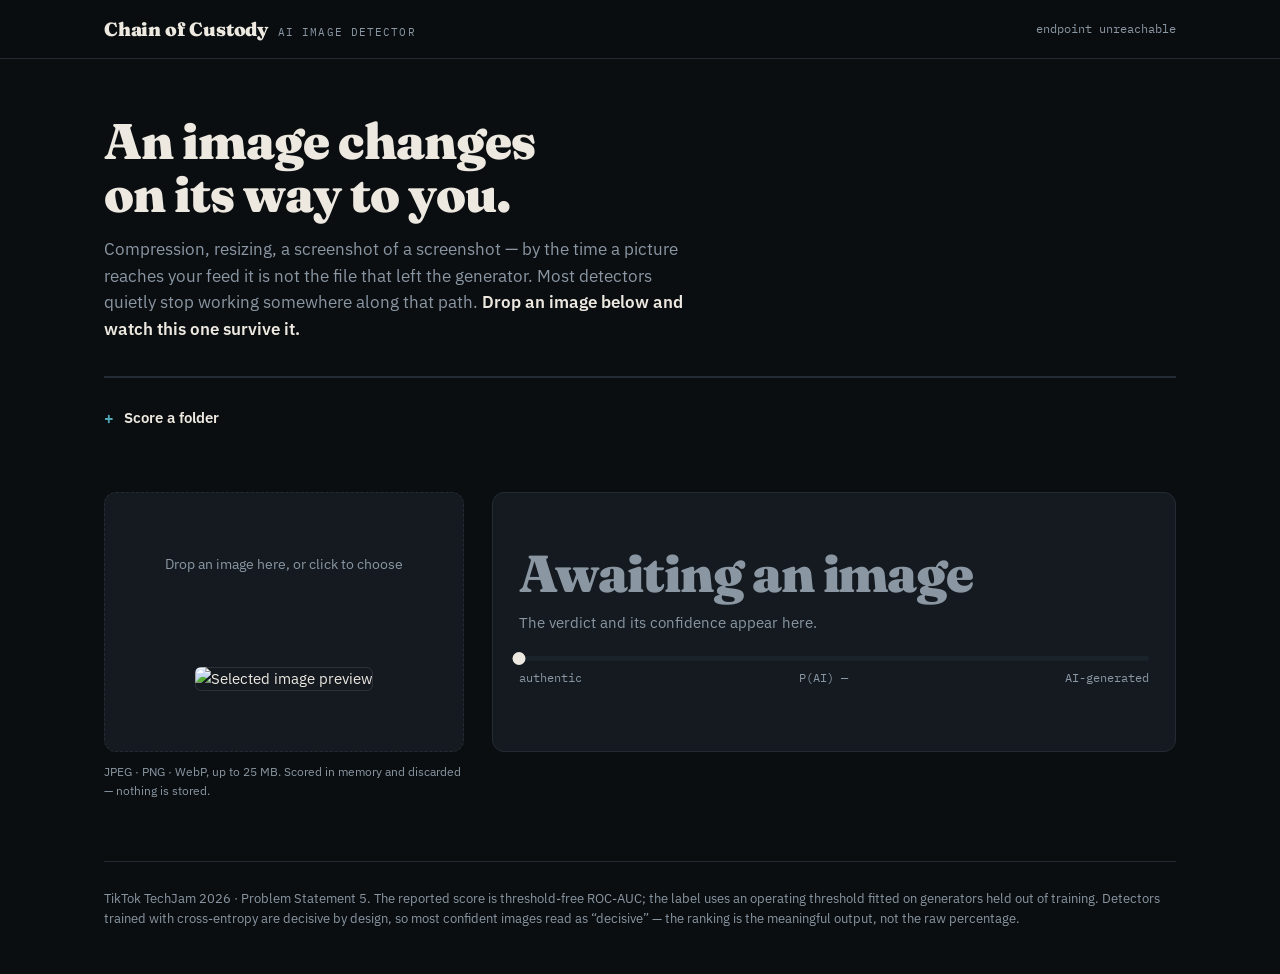
==== commit 6a529587: "Demo: auto-run the gauntlet, explain the numbers, drop the endpoint panel Four changes to how the de" ====
--- a/webapp/index.html
+++ b/webapp/index.html
@@ -137,6 +137,16 @@
   background-size:200% 100%;animation:sweep 1.1s linear infinite;
   width:132px;height:186px;border-radius:var(--r-out);flex:0 0 auto}
 @keyframes sweep{to{background-position:-200% 0}}
+
+.legend{display:flex;flex-wrap:wrap;gap:8px 20px;align-items:center;
+  padding:12px 14px;margin:0 0 20px;border:1px solid var(--edge);
+  border-radius:var(--r-in);background:var(--sheet);font-size:12.5px;color:var(--dim)}
+.legend .lg{display:flex;align-items:center;gap:7px;text-wrap:pretty}
+.legend .swatch{width:9px;height:9px;border-radius:50%;flex:0 0 auto}
+.legend .swatch.ai{background:var(--halide)} .legend .swatch.real{background:var(--fixer)}
+.legend .num{font-family:'IBM Plex Mono',monospace;color:var(--print);
+  font-variant-numeric:tabular-nums;font-weight:500}
+.legend b{color:var(--print);font-weight:600}
 
 /* ---------- secondary ---------- */
 details{border-top:1px solid var(--edge);padding:20px 0}
@@ -192,39 +202,6 @@
     <p>Compression, resizing, a screenshot of a screenshot — by the time a picture reaches your feed it is not the file that left the generator. Most detectors quietly stop working somewhere along that path. <b>Drop an image below and watch this one survive it.</b></p>
   </section>
 
-  <section class="stage">
-    <div>
-      <div id="drop" tabindex="0" role="button" aria-label="Choose an image to analyse">
-        <div id="dropText">Drop an image here, or click to choose</div>
-        <img id="preview" alt="Selected image preview" hidden>
-      </div>
-      <div class="hint">JPEG · PNG · WebP, up to 25 MB. Scored in memory and discarded — nothing is stored.</div>
-      <input id="file" type="file" accept="image/*" hidden>
-      <div class="err" id="err" role="alert"></div>
-    </div>
-
-    <div class="verdict">
-      <div class="call" id="call">Awaiting an image</div>
-      <div class="conf" id="conf">The verdict and its confidence appear here.</div>
-      <div class="bar" id="barWrap"><i id="bar"></i><span class="thr" id="thrMark" hidden></span></div>
-      <div class="scale"><span>authentic</span><span id="probTxt">P(AI) —</span><span>AI-generated</span></div>
-      <div class="meta" id="meta"></div>
-      <div style="margin-top:18px">
-        <button id="robustBtn" class="primary" disabled>Run the gauntlet — 15 conditions</button>
-      </div>
-    </div>
-  </section>
-
-  <section class="gauntlet" id="gauntlet" hidden>
-    <div class="gsplit">
-      <h2>The same image, after the internet gets to it</h2>
-      <div id="verdictLine"></div>
-    </div>
-    <p class="lede">Every frame below is your image, actually degraded — not a simulation of the score. The competition weights clean and degraded performance equally, so this is the half of the result a clean verdict alone cannot show.</p>
-    <div id="families"></div>
-    <p class="note" id="spreadNote"></p>
-  </section>
-
   <details>
     <summary>Score a folder</summary>
     <p class="sub">The same scoring the command line does, for up to 200 images at once.</p>
@@ -246,13 +223,38 @@
     </div>
   </details>
 
-  <details>
-    <summary>Inference endpoint</summary>
-    <p class="sub">Point the page at a different server. Blank uses the origin it was served from.</p>
-    <div class="inner">
-      <input id="api" placeholder="https://your-host  (blank = same origin)" aria-label="Inference endpoint URL">
+  <section class="stage">
+    <div>
+      <div id="drop" tabindex="0" role="button" aria-label="Choose an image to analyse">
+        <div id="dropText">Drop an image here, or click to choose</div>
+        <img id="preview" alt="Selected image preview" hidden>
+      </div>
+      <div class="hint">JPEG · PNG · WebP, up to 25 MB. Scored in memory and discarded — nothing is stored.</div>
+      <input id="file" type="file" accept="image/*" hidden>
+      <div class="err" id="err" role="alert"></div>
     </div>
-  </details>
+
+    <div class="verdict">
+      <div class="call" id="call">Awaiting an image</div>
+      <div class="conf" id="conf">The verdict and its confidence appear here.</div>
+      <div class="bar" id="barWrap"><i id="bar"></i><span class="thr" id="thrMark" hidden></span></div>
+      <div class="scale"><span>authentic</span><span id="probTxt">P(AI) —</span><span>AI-generated</span></div>
+      <div class="meta" id="meta"></div>
+    </div>
+  </section>
+
+  <section class="gauntlet" id="gauntlet" hidden>
+    <div class="gsplit">
+      <h2>The same image, after the internet gets to it</h2>
+      <div id="verdictLine"></div>
+    </div>
+    <p class="lede">Every frame below is your image, actually degraded — not a simulation of the score. The competition weights clean and degraded performance equally, so this is the half of the result a clean verdict alone cannot show.</p>
+    <div class="legend" id="legend" hidden></div>
+    <div id="families"></div>
+    <p class="note" id="spreadNote"></p>
+  </section>
+
+
 
   <footer>
     TikTok TechJam 2026 · Problem Statement 5. The reported score is threshold-free ROC-AUC;
@@ -264,16 +266,12 @@
 
 <script>
 const $ = (id) => document.getElementById(id);
-const drop = $("drop"), fileInput = $("file"), api = $("api");
+const drop = $("drop"), fileInput = $("file");
 let currentFile = null;
 
-try { api.value = localStorage.getItem("apiBase") || ""; } catch (e) {}
-api.addEventListener("change", () => {
-  try { localStorage.setItem("apiBase", api.value.trim()); } catch (e) {}
-  checkHealth();
-});
-
-const base = () => api.value.trim().replace(/\/$/, "");
+// The page is served by the same process that holds the model, so every
+// request goes to the origin it came from. No endpoint to configure.
+const base = () => "";
 const setError = (m) => { $("err").textContent = m || ""; };
 const pct = (v) => (v * 100).toFixed(1) + "%";
 
@@ -332,7 +330,7 @@
 async function predict() {
   $("call").textContent = "Reading"; $("call").className = "call";
   $("conf").innerHTML = '<span class="spin"></span>';
-  $("meta").textContent = ""; $("robustBtn").disabled = true;
+  $("meta").textContent = "";
   const body = new FormData(); body.append("file", currentFile);
   try {
     const r = await fetch(base() + "/predict", { method: "POST", body });
@@ -341,7 +339,7 @@
     render(d);
     $("meta").textContent = d.width + "×" + d.height + " · logit " + d.logit.toFixed(2) +
       " · flagged when P(AI) ≥ " + d.threshold;
-    $("robustBtn").disabled = false;
+    runGauntlet();                    // the robustness pass is the point, not an extra click
   } catch (e) {
     $("conf").textContent = ""; $("call").textContent = "—"; $("call").className = "call";
     setError(String(e.message || e));
@@ -355,11 +353,12 @@
   center_crop: "reframing"
 };
 
-$("robustBtn").addEventListener("click", async () => {
-  const btn = $("robustBtn"), g = $("gauntlet"), fams = $("families");
-  btn.disabled = true; btn.textContent = "Degrading and re-scoring…";
+async function runGauntlet() {
+  const g = $("gauntlet"), fams = $("families");
   g.hidden = false; fams.innerHTML = "";
-  $("verdictLine").textContent = ""; $("spreadNote").textContent = "";
+  $("legend").hidden = true;
+  $("verdictLine").textContent = "re-scoring under 15 conditions…";
+  $("spreadNote").textContent = "";
 
   const skel = document.createElement("div");
   skel.className = "frames";
@@ -378,6 +377,19 @@
 
     const thr = d.threshold;
     const baseAI = d.p_ai_clean >= thr;
+    const thrPct = (thr * 100).toFixed(0) + "%";
+
+    const lg = $("legend");
+    lg.innerHTML =
+      '<span class="lg"><span class="num">86.3%</span> ' +
+        '<span>the number on each frame is <b>P(AI)</b> — how likely the model finds ' +
+        'that degraded copy AI-generated</span></span>' +
+      '<span class="lg"><i class="swatch ai"></i> at or above ' + thrPct +
+        ' → called <b>AI-generated</b></span>' +
+      '<span class="lg"><i class="swatch real"></i> below ' + thrPct +
+        ' → called <b>authentic</b></span>' +
+      '<span class="lg"><b>held</b> = the degraded copy kept the same verdict as the original</span>';
+    lg.hidden = false;
 
     const order = [], groups = {};
     d.conditions.forEach((c) => {
@@ -436,10 +448,8 @@
     fams.innerHTML = ""; $("verdictLine").textContent = "";
     setError(String(e.message || e));
     g.hidden = true;
-  } finally {
-    btn.disabled = false; btn.textContent = "Run the gauntlet — 15 conditions";
   }
-});
+}
 
 /* ---------- batch ---------- */
 const bdrop = $("bdrop"), bfile = $("bfile"), bdir = $("bdir");
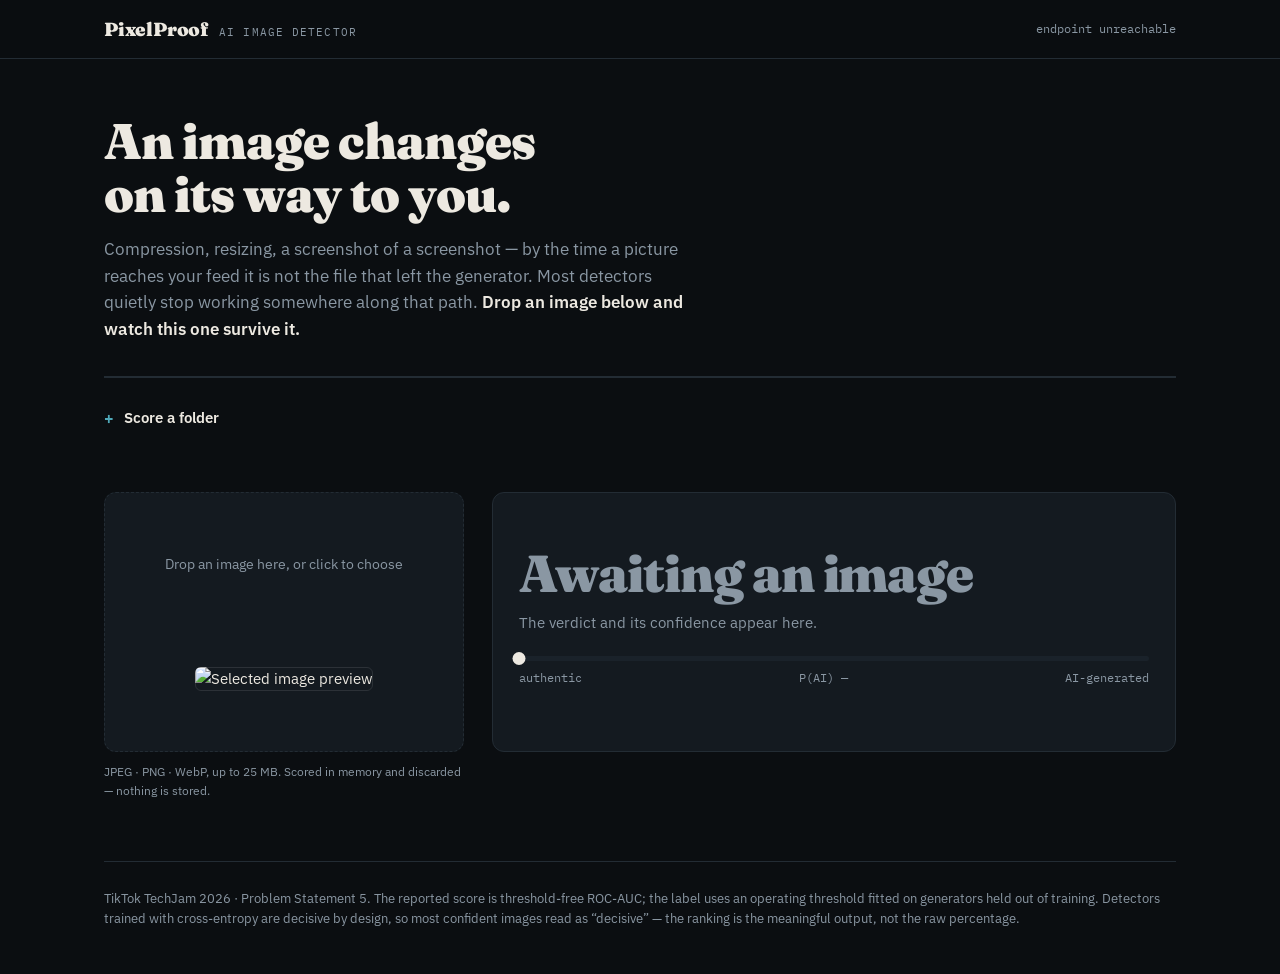
==== commit 2fe087e9: "Rename the project to PixelProof One name across everything a judge sees: the repository heading, th" ====
--- a/webapp/index.html
+++ b/webapp/index.html
@@ -3,7 +3,7 @@
 <head>
 <meta charset="utf-8">
 <meta name="viewport" content="width=device-width, initial-scale=1">
-<title>Chain of Custody — AI image detector</title>
+<title>PixelProof — AI image detector</title>
 <link rel="preconnect" href="https://fonts.googleapis.com">
 <link rel="preconnect" href="https://fonts.gstatic.com" crossorigin>
 <link rel="stylesheet" href="https://fonts.googleapis.com/css2?family=Fraunces:opsz,wght@9..144,600;9..144,900&family=IBM+Plex+Sans:wght@400;500;600&family=IBM+Plex+Mono:wght@400;500&display=swap">
@@ -147,6 +147,29 @@
 .legend .num{font-family:'IBM Plex Mono',monospace;color:var(--print);
   font-variant-numeric:tabular-nums;font-weight:500}
 .legend b{color:var(--print);font-weight:600}
+
+/* ---------- folder results ---------- */
+.bgrid{display:grid;grid-template-columns:repeat(auto-fill,minmax(146px,1fr));
+  gap:12px;margin-top:16px}
+.bcard{border:1px solid var(--edge);border-radius:var(--r-out);background:var(--sheet);
+  padding:8px;opacity:0;animation:in 300ms cubic-bezier(.22,1,.36,1) forwards}
+.bcard.ai{border-color:rgba(226,112,58,.55)}
+.bcard.real{border-color:rgba(79,168,184,.45)}
+.bcard img{width:100%;aspect-ratio:1;object-fit:cover;border-radius:var(--r-in);
+  display:block;background:var(--sheet-2)}
+.bcard .ph{width:100%;aspect-ratio:1;border-radius:var(--r-in);background:var(--sheet-2);
+  display:grid;place-items:center;font-family:'IBM Plex Mono',monospace;
+  font-size:10px;color:var(--dim)}
+.bcard .fn{font-family:'IBM Plex Mono',monospace;font-size:10.5px;color:var(--dim);
+  margin-top:8px;white-space:nowrap;overflow:hidden;text-overflow:ellipsis}
+.bcard .row{display:flex;align-items:center;justify-content:space-between;
+  gap:6px;margin-top:5px}
+.bcard .p{font-family:'IBM Plex Mono',monospace;font-size:13px;font-weight:500;
+  font-variant-numeric:tabular-nums}
+.bcard.ai .p{color:var(--halide)} .bcard.real .p{color:var(--fixer)}
+.bcard .v{font-size:10px;letter-spacing:.04em;text-transform:uppercase;
+  font-family:'IBM Plex Mono',monospace}
+.bcard.ai .v{color:var(--halide)} .bcard.real .v{color:var(--fixer)}
 
 /* ---------- secondary ---------- */
 details{border-top:1px solid var(--edge);padding:20px 0}
@@ -191,7 +214,7 @@
 <body>
 
 <div class="mast"><div class="wrap">
-  <div class="brand"><b>Chain of Custody</b><span>AI image detector</span></div>
+  <div class="brand"><b>PixelProof</b><span>AI image detector</span></div>
   <div id="health">connecting…</div>
 </div></div>
 
@@ -216,10 +239,7 @@
       </div>
       <p class="meta" id="bsummary"></p>
       <div class="err" id="berr" role="alert"></div>
-      <table id="btable" hidden>
-        <thead><tr><th>File</th><th style="text-align:right">P(AI)</th><th style="text-align:right">Verdict</th></tr></thead>
-        <tbody id="brows"></tbody>
-      </table>
+      <div class="bgrid" id="bgrid"></div>
     </div>
   </details>
 
@@ -453,7 +473,7 @@
 
 /* ---------- batch ---------- */
 const bdrop = $("bdrop"), bfile = $("bfile"), bdir = $("bdir");
-let batchRows = [];
+let batchRows = [], batchUrls = [];
 $("bpick").addEventListener("click", () => bfile.click());
 $("bpickdir").addEventListener("click", () => bdir.click());
 bdrop.addEventListener("click", () => bfile.click());
@@ -479,24 +499,74 @@
     if (!r.ok) throw new Error(((await r.json().catch(() => ({}))).detail) || r.statusText);
     const d = await r.json();
     batchRows = d.results;
-    const tb = $("brows"); tb.innerHTML = "";
-    d.results.forEach((row) => {
+
+    // Thumbnails come from the files already in the browser, so showing them
+    // costs nothing over the wire. Revoke the previous batch's URLs first --
+    // 200 un-revoked object URLs is a real leak.
+    batchUrls.forEach(URL.revokeObjectURL);
+    batchUrls = [];
+    // A folder upload sends the relative path ("AI Images/IMG_7450.WEBP") as
+    // the filename, while File.name is only the basename -- so index both, or
+    // every lookup misses and the cards render empty.
+    const byName = new Map();
+    files.forEach((f) => {
+      const rel = f.webkitRelativePath || f.name;
+      if (!byName.has(rel)) byName.set(rel, f);
+      if (!byName.has(f.name)) byName.set(f.name, f);
+    });
+    const lookup = (name) =>
+      byName.get(name) || byName.get(name.split("/").pop());
+
+    const grid = $("bgrid"); grid.innerHTML = "";
+    d.results.forEach((row, i) => {
       const isAI = row.verdict === "AI-generated";
-      const tr = document.createElement("tr");
-      const td1 = document.createElement("td"); td1.textContent = row.filename;
-      const td2 = document.createElement("td"); td2.className = "n"; td2.textContent = pct(row.p_ai);
-      const td3 = document.createElement("td");
-      td3.className = "n " + (isAI ? "ai" : "real"); td3.textContent = row.verdict;
-      tr.appendChild(td1); tr.appendChild(td2); tr.appendChild(td3);
-      tb.appendChild(tr);
+      const card = document.createElement("div");
+      card.className = "bcard " + (isAI ? "ai" : "real");
+      card.style.animationDelay = Math.min(i, 40) * 18 + "ms";
+
+      const shortName = row.filename.split("/").pop();
+      const src = lookup(row.filename);
+      if (src) {
+        const im = document.createElement("img");
+        im.alt = shortName;
+        im.loading = "lazy";
+        const u = URL.createObjectURL(src);
+        batchUrls.push(u);
+        im.src = u;
+        // A file the browser cannot decode would otherwise leave a broken
+        // icon sitting where the picture should be.
+        im.addEventListener("error", () => {
+          const ph = document.createElement("div");
+          ph.className = "ph"; ph.textContent = "no preview";
+          im.replaceWith(ph);
+        });
+        card.appendChild(im);
+      } else {
+        const ph = document.createElement("div");
+        ph.className = "ph"; ph.textContent = "no preview";
+        card.appendChild(ph);
+      }
+
+      const fn = document.createElement("div");
+      fn.className = "fn"; fn.textContent = shortName; fn.title = row.filename;
+      card.appendChild(fn);
+
+      const r = document.createElement("div"); r.className = "row";
+      const pv = document.createElement("span"); pv.className = "p"; pv.textContent = pct(row.p_ai);
+      const vd = document.createElement("span"); vd.className = "v";
+      vd.textContent = isAI ? "AI" : "authentic";
+      r.appendChild(pv); r.appendChild(vd);
+      card.appendChild(r);
+      grid.appendChild(card);
     });
-    $("btable").hidden = false;
     $("bsummary").textContent =
       d.count + " scored · " + d.n_ai + " AI-generated · " + d.n_authentic + " authentic" +
-      (d.errors.length ? " · " + d.errors.length + " skipped" : "");
+      (d.errors.length ? " · " + d.errors.length + " skipped" : "") +
+      " — ordered most-likely-AI first";
     $("bcsv").disabled = false;
   } catch (e) {
-    $("bsummary").textContent = ""; $("berr").textContent = String(e.message || e);
+    $("bsummary").textContent = ""; $("bgrid").innerHTML = "";
+    $("berr").textContent = String(e.message || e);
   }
 }
 
